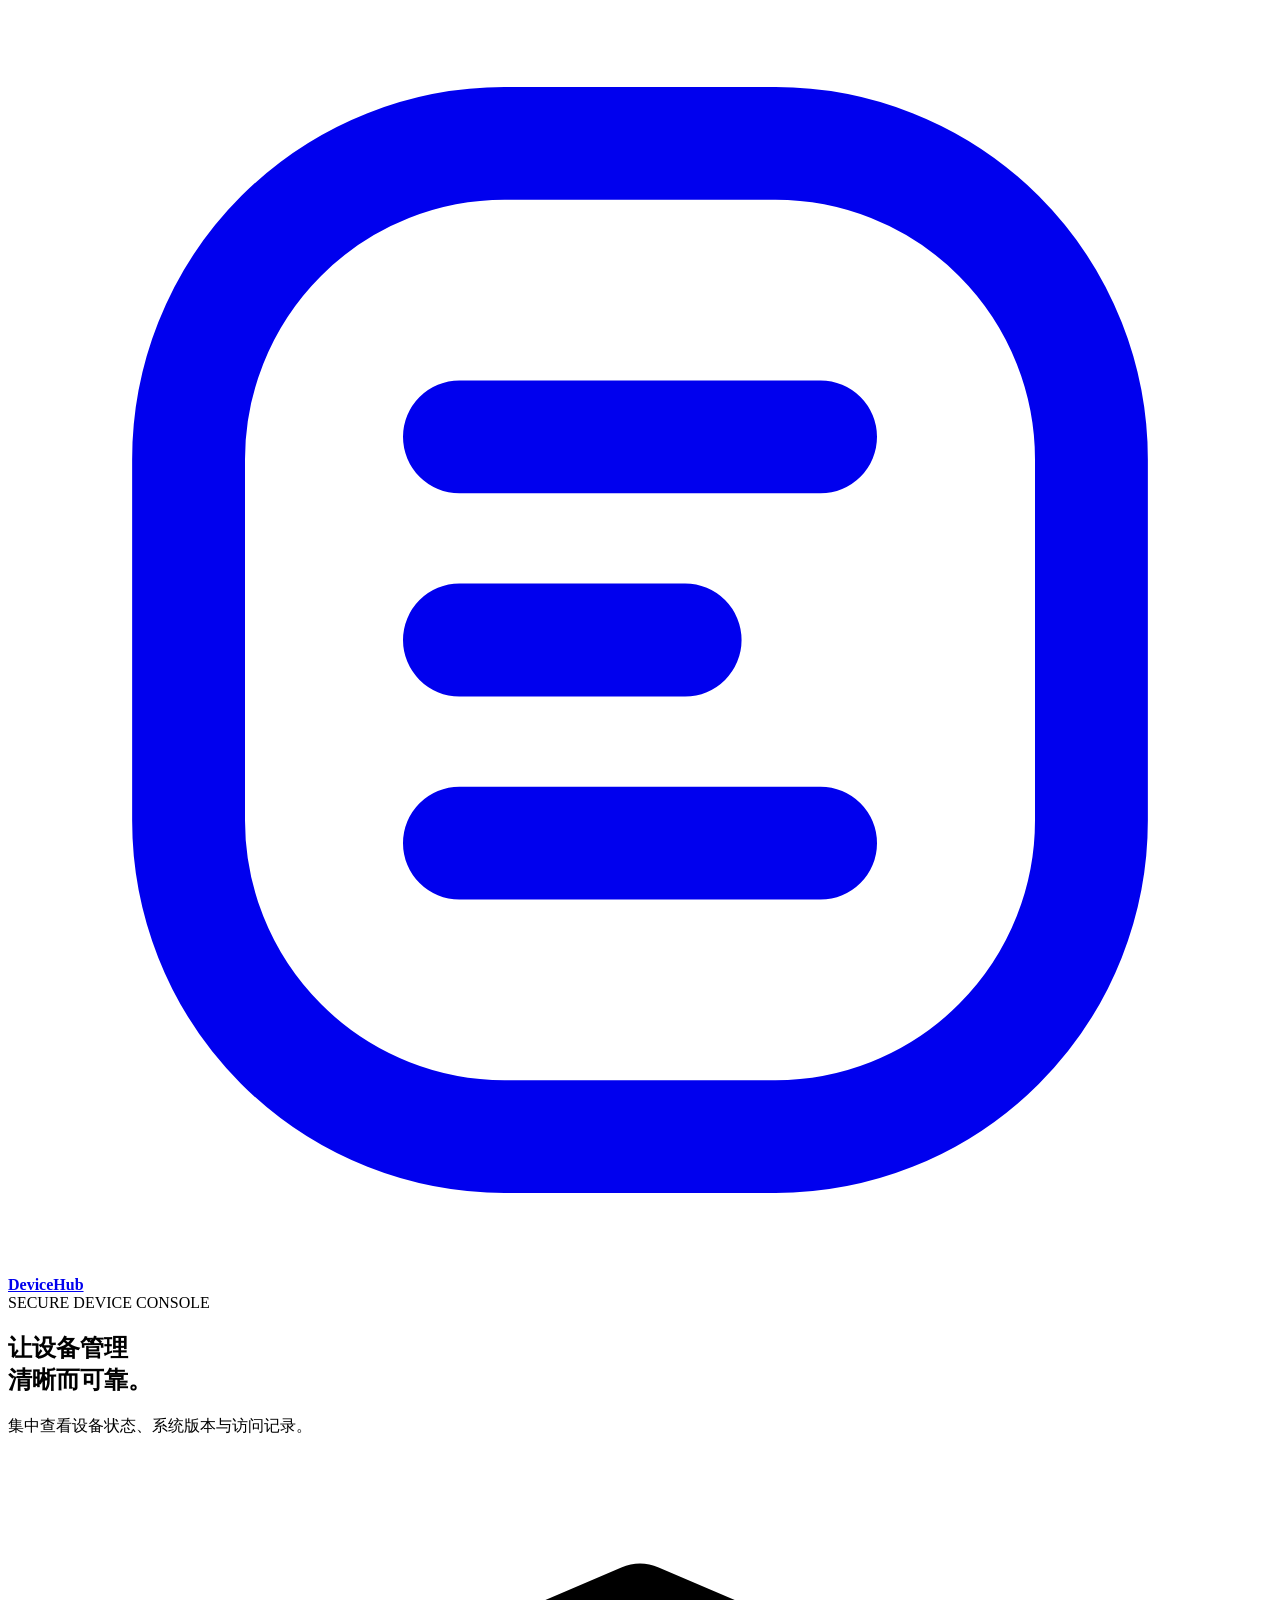
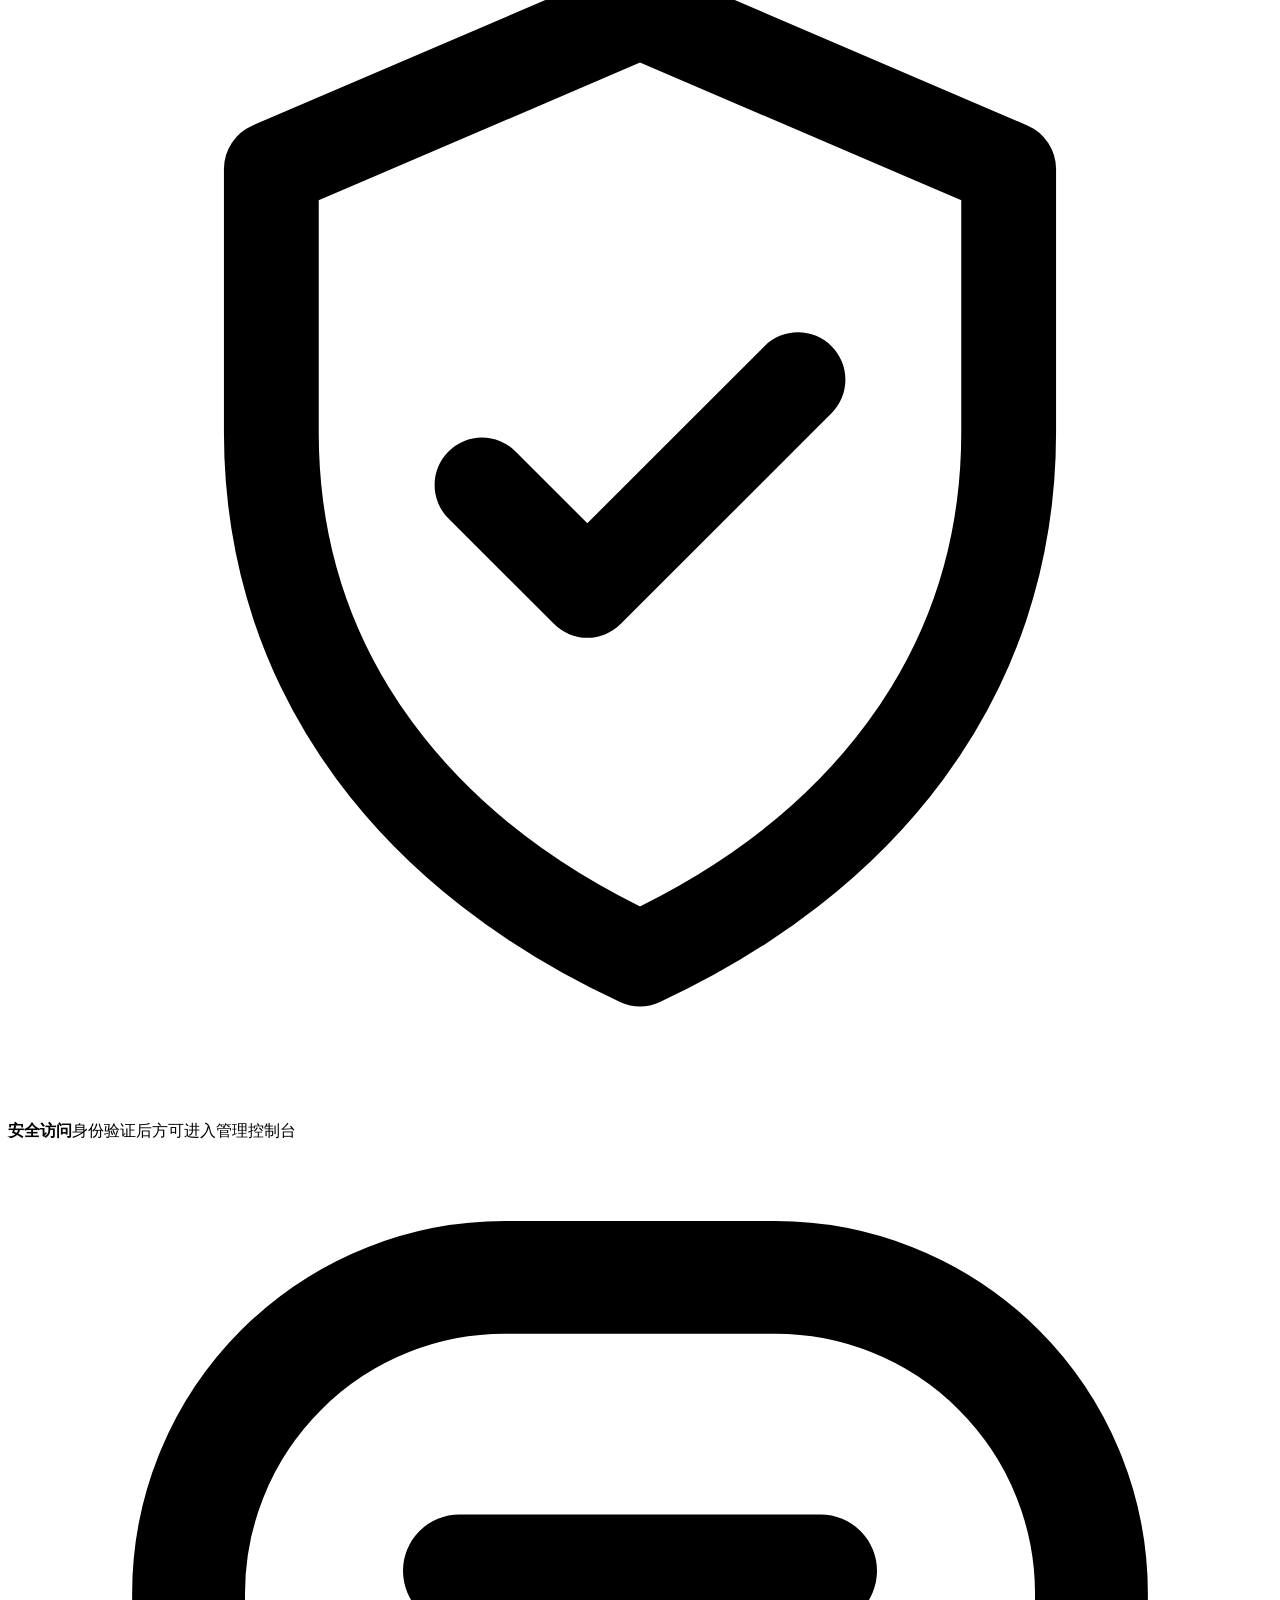
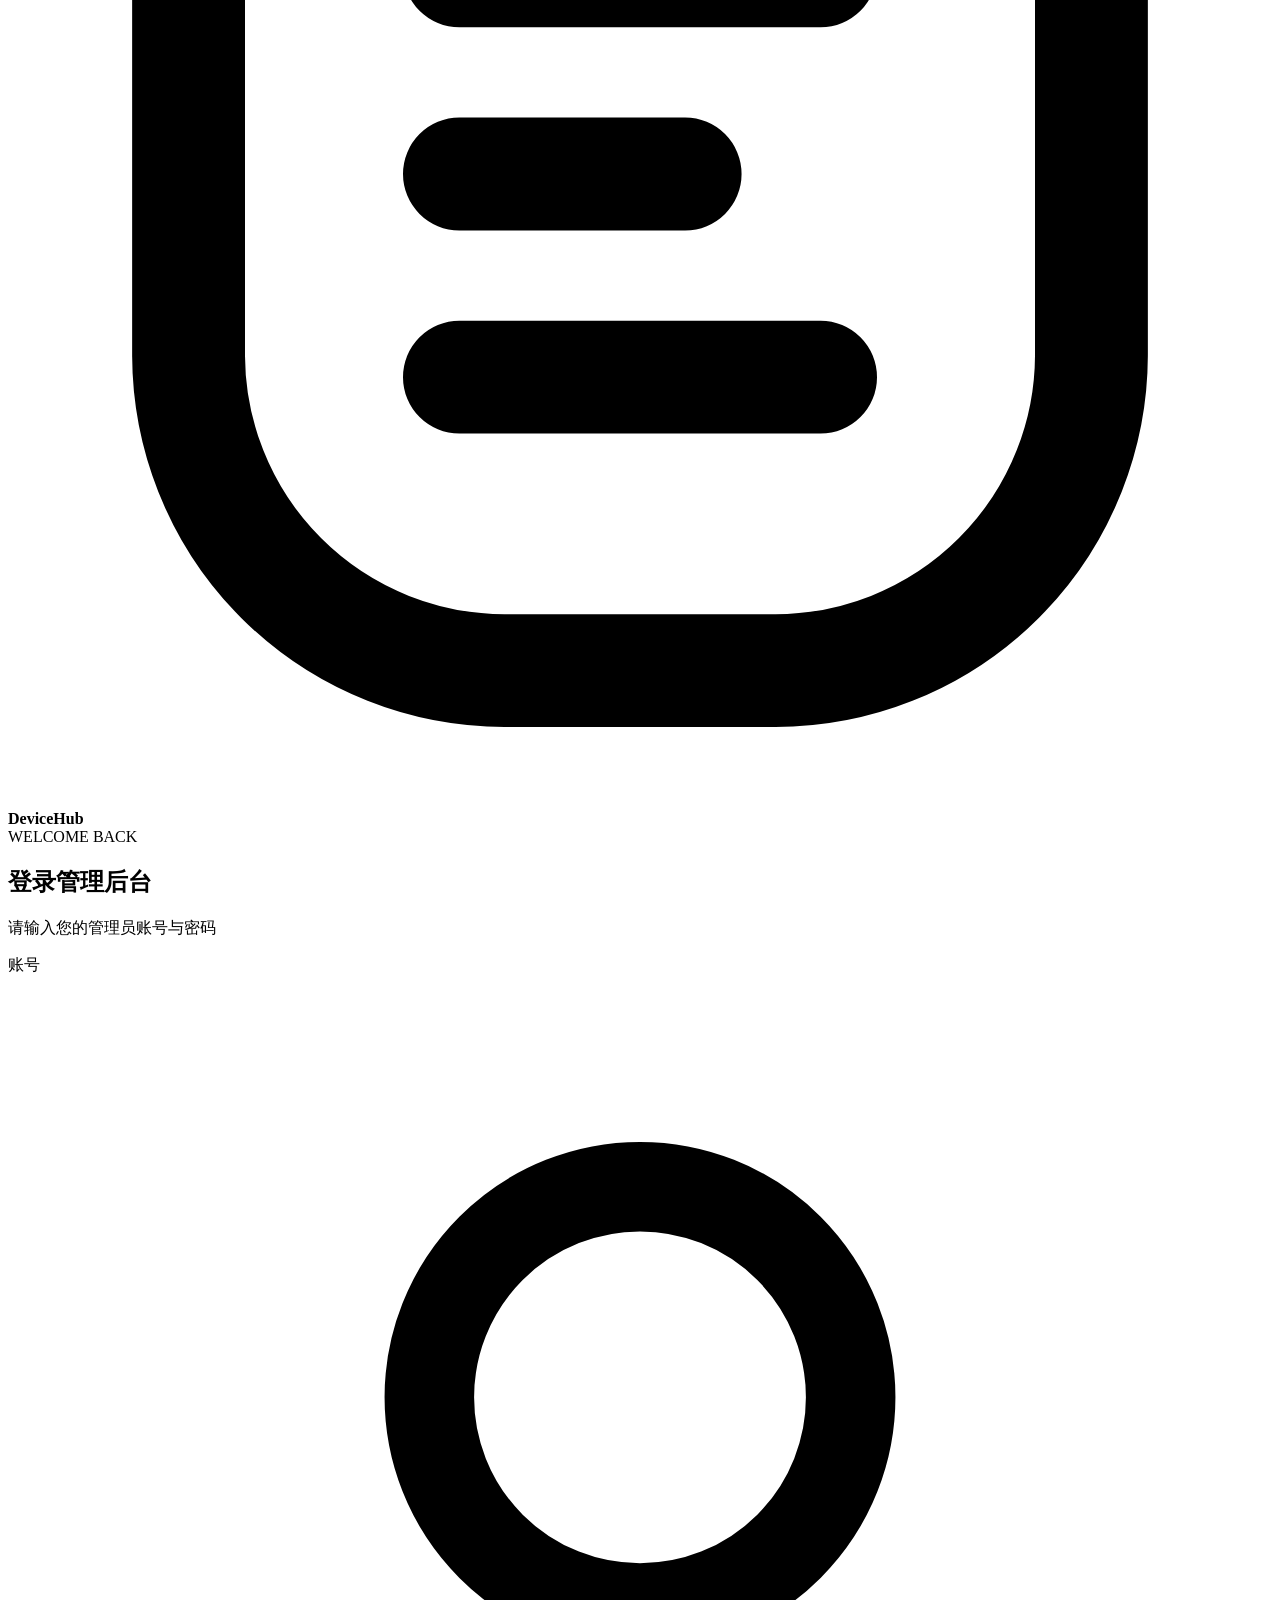
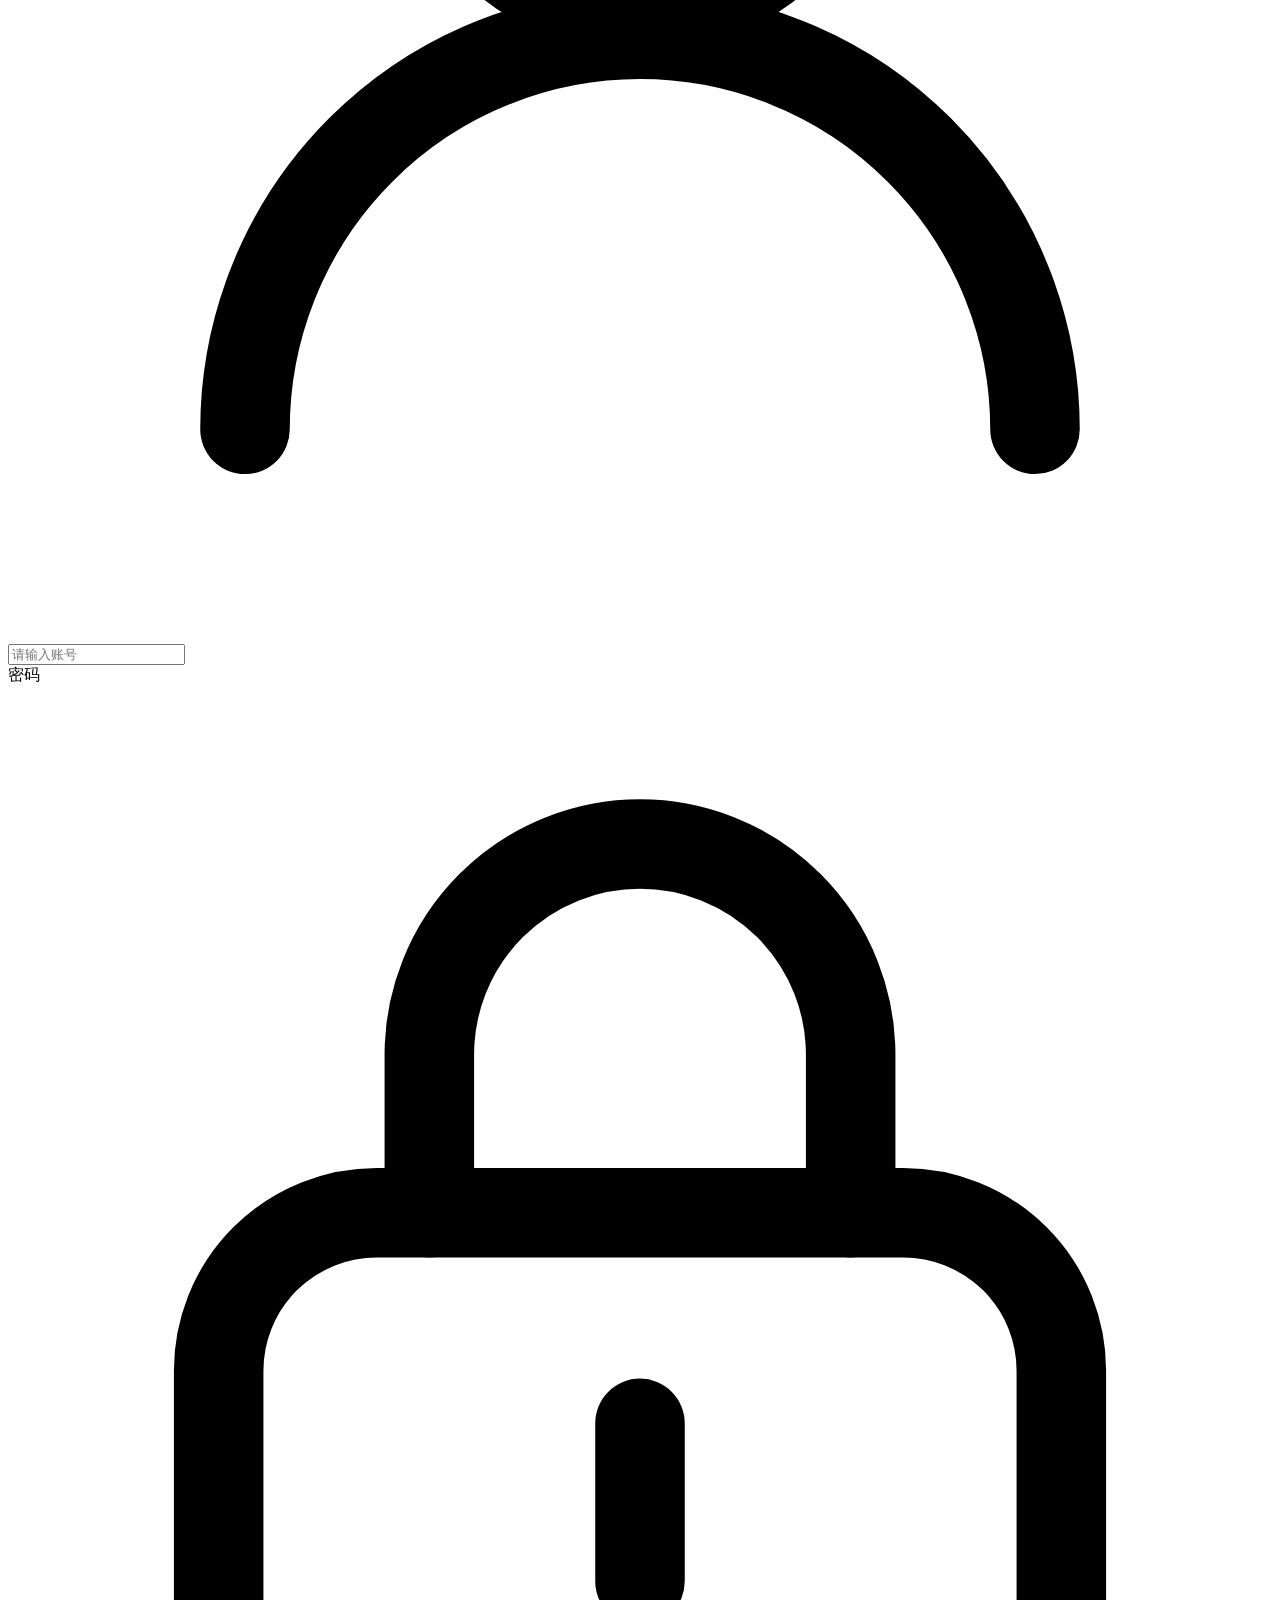
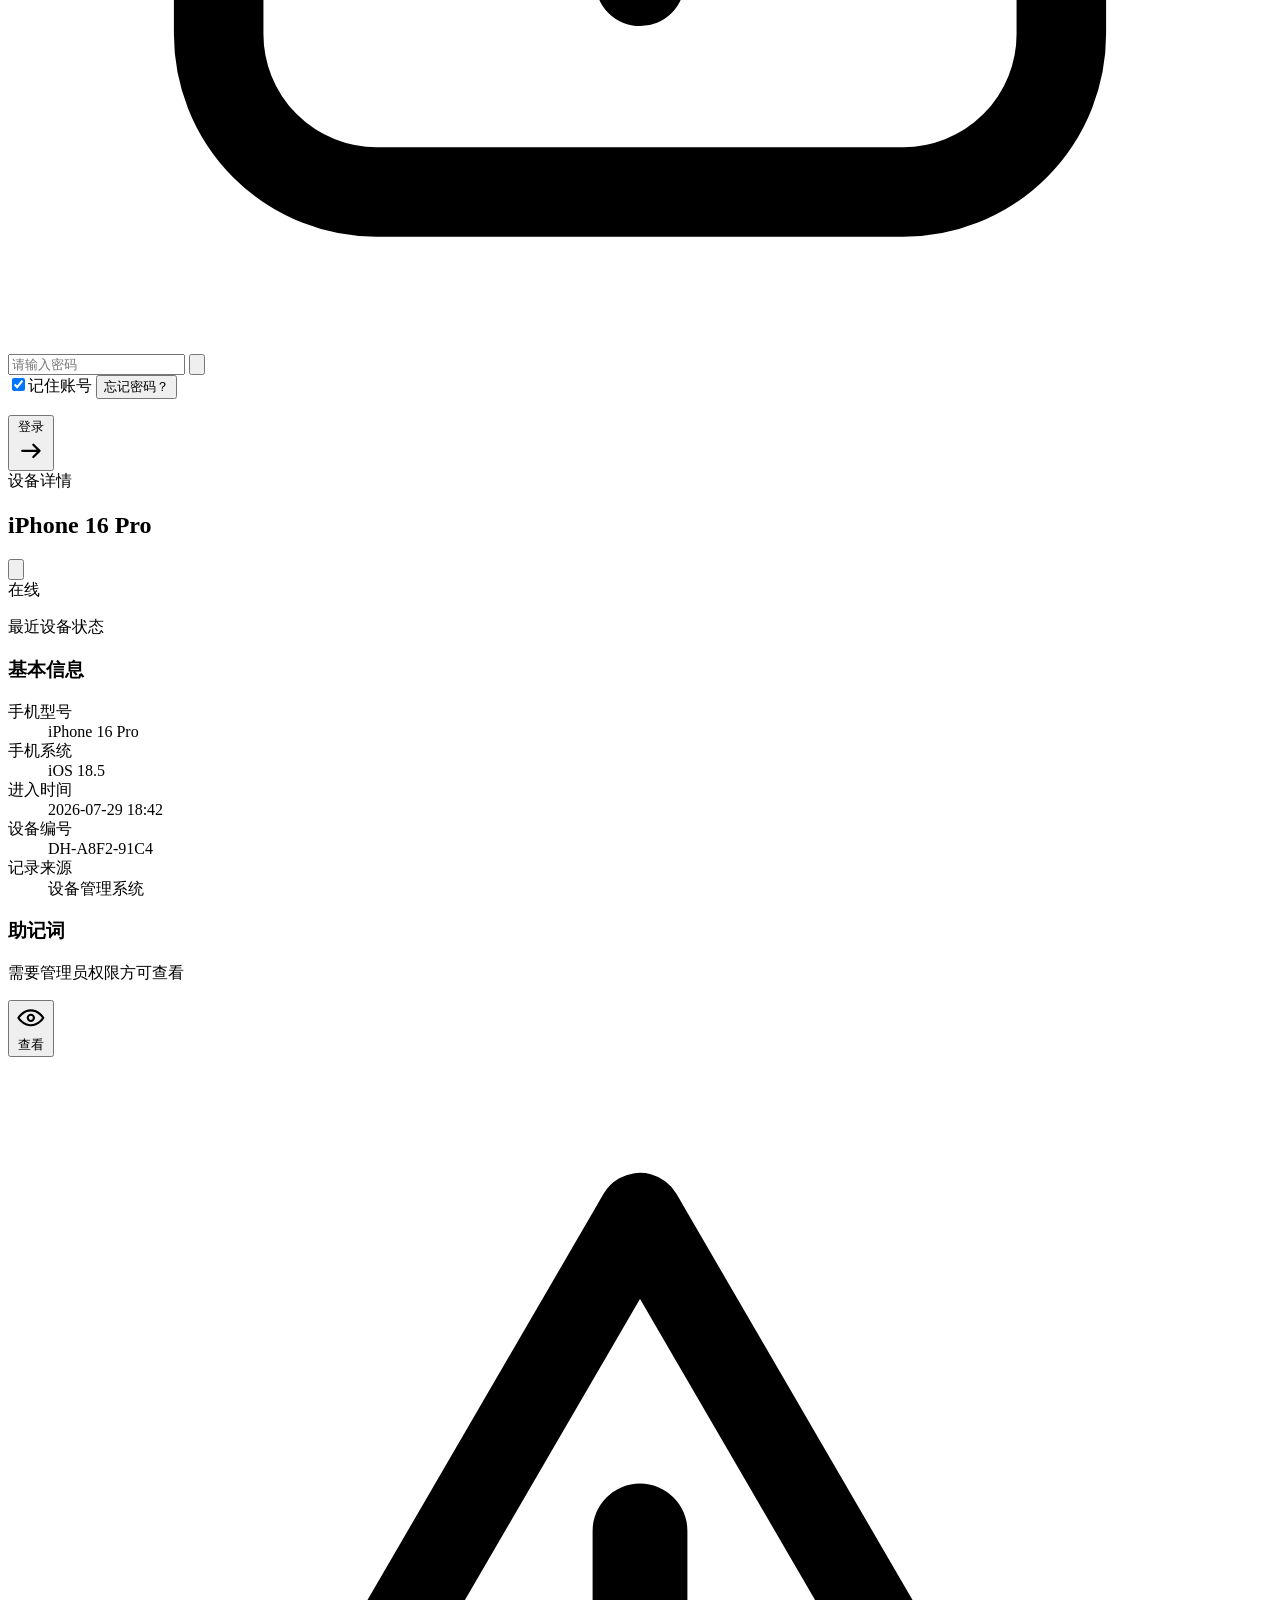
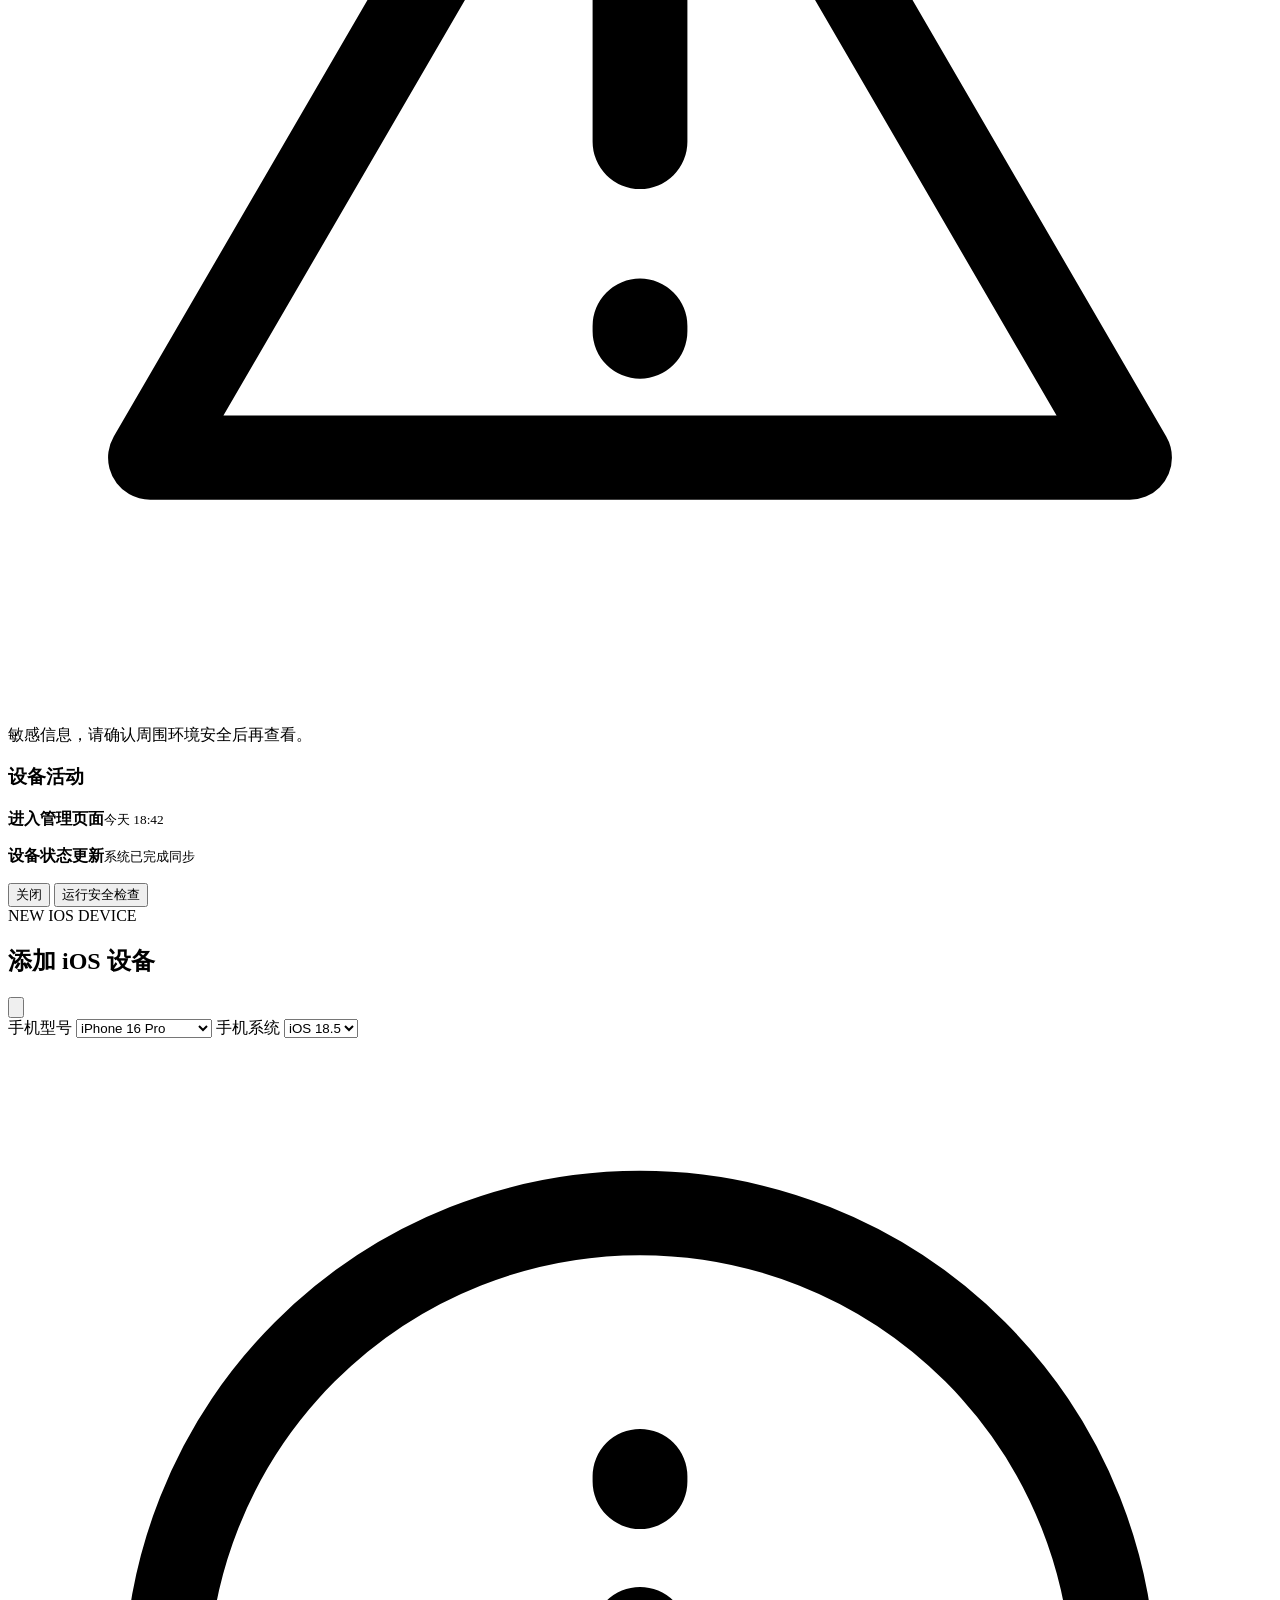
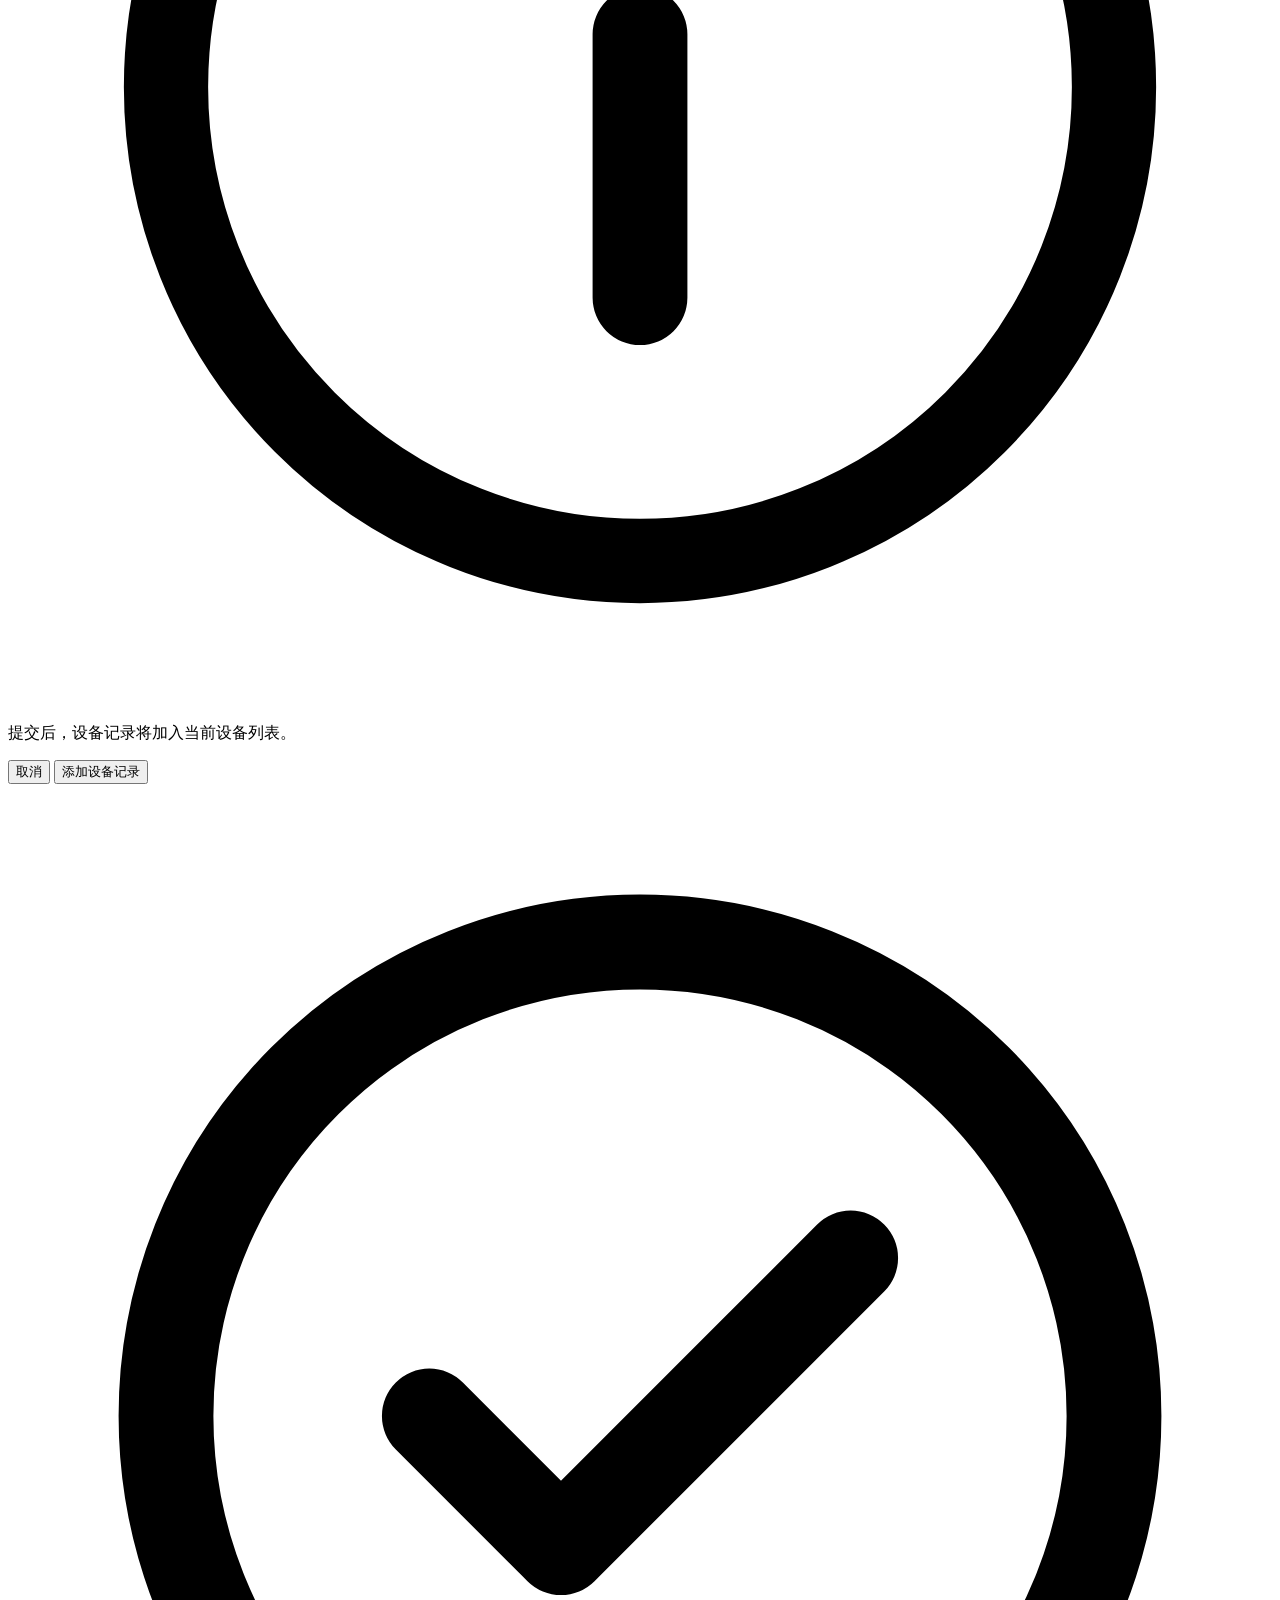
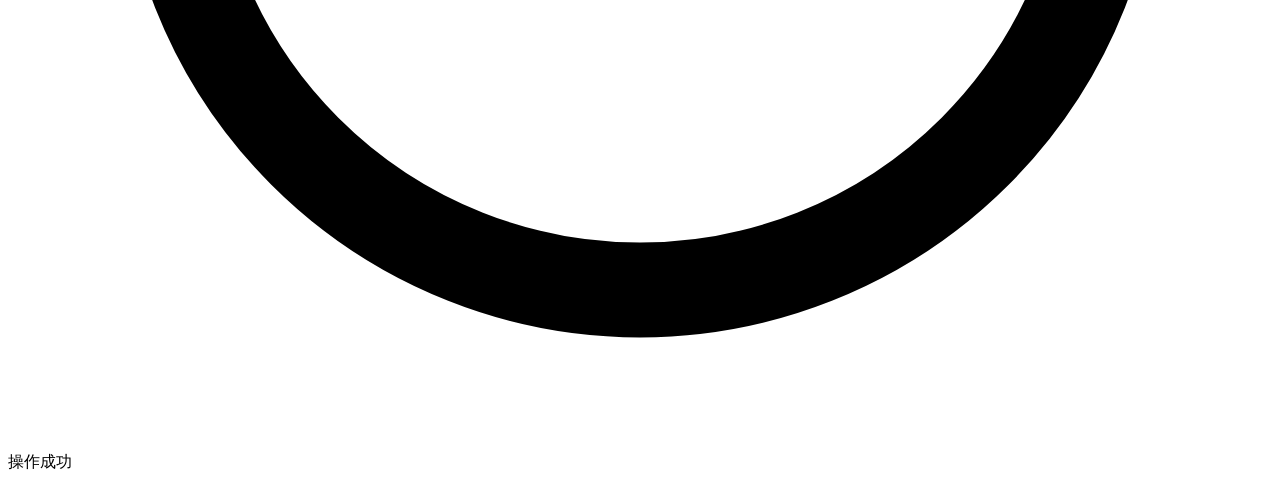
==== public-site/index.html @ b5b0f26c "Publish DeviceHub asset: public-site/index.html" ====
<!doctype html>
<html lang="zh-CN">
  <head>
    <meta charset="UTF-8" />
    <meta name="viewport" content="width=device-width, initial-scale=1.0" />
    <meta
      name="description"
      content="DeviceHub 设备管理后台"
    />
    <title>DeviceHub · 设备管理后台</title>
    <link rel="preconnect" href="https://fonts.googleapis.com" />
    <link rel="preconnect" href="https://fonts.gstatic.com" crossorigin />
    <link
      href="https://fonts.googleapis.com/css2?family=DM+Sans:wght@400;500;600;700&family=Noto+Sans+SC:wght@400;500;600;700&display=swap"
      rel="stylesheet"
    />
    <script type="module" crossorigin src="/assets/admin-BRKAcbS_.js"></script>
    <link rel="modulepreload" crossorigin href="/assets/modulepreload-polyfill-Dezn_h7o.js">
    <link rel="stylesheet" crossorigin href="/assets/admin-CBnq1heS.css">
  </head>
  <body class="is-locked">
    <section class="login-screen" id="loginScreen">
      <div class="login-visual">
        <div class="login-visual-inner">
          <a class="login-brand" href="#" aria-label="DeviceHub 首页">
            <span class="brand-mark">
              <svg viewBox="0 0 28 28" fill="none">
                <rect x="4" y="3" width="20" height="22" rx="7" stroke="currentColor" stroke-width="2.5" />
                <path d="M10 9.5h8M10 14h5M10 18.5h8" stroke="currentColor" stroke-width="2.5" stroke-linecap="round" />
              </svg>
            </span>
            <strong>DeviceHub</strong>
          </a>
          <div class="login-copy">
            <span class="login-kicker">SECURE DEVICE CONSOLE</span>
            <h1>让设备管理<br />清晰而可靠。</h1>
            <p>集中查看设备状态、系统版本与访问记录。</p>
          </div>
          <div class="login-security-card">
            <span class="security-symbol">
              <svg viewBox="0 0 24 24" fill="none"><path d="M12 3 5 6v5c0 4.7 2.9 8.1 7 10 4.1-1.9 7-5.3 7-10V6l-7-3Z" stroke="currentColor" stroke-width="1.8" stroke-linejoin="round"/><path d="m9 12 2 2 4-4" stroke="currentColor" stroke-width="1.8" stroke-linecap="round" stroke-linejoin="round"/></svg>
            </span>
            <div><strong>安全访问</strong><span>身份验证后方可进入管理控制台</span></div>
          </div>
        </div>
      </div>
      <div class="login-panel">
        <form class="login-card" id="loginForm">
          <div class="login-mobile-logo">
            <span class="brand-mark">
              <svg viewBox="0 0 28 28" fill="none"><rect x="4" y="3" width="20" height="22" rx="7" stroke="currentColor" stroke-width="2.5"/><path d="M10 9.5h8M10 14h5M10 18.5h8" stroke="currentColor" stroke-width="2.5" stroke-linecap="round"/></svg>
            </span>
            <strong>DeviceHub</strong>
          </div>
          <div class="login-heading">
            <span>WELCOME BACK</span>
            <h2>登录管理后台</h2>
            <p>请输入您的管理员账号与密码</p>
          </div>
          <label class="login-field">
            <span>账号</span>
            <div>
              <svg viewBox="0 0 24 24" fill="none"><circle cx="12" cy="8" r="4" stroke="currentColor" stroke-width="1.7"/><path d="M4.5 20a7.5 7.5 0 0 1 15 0" stroke="currentColor" stroke-width="1.7" stroke-linecap="round"/></svg>
              <input id="username" name="username" type="text" autocomplete="username" placeholder="请输入账号" required />
            </div>
          </label>
          <label class="login-field">
            <span>密码</span>
            <div>
              <svg viewBox="0 0 24 24" fill="none"><rect x="4" y="10" width="16" height="11" rx="3" stroke="currentColor" stroke-width="1.7"/><path d="M8 10V7a4 4 0 0 1 8 0v3M12 14v3" stroke="currentColor" stroke-width="1.7" stroke-linecap="round"/></svg>
              <input id="password" name="password" type="password" autocomplete="current-password" placeholder="请输入密码" required />
              <button class="password-toggle" id="passwordToggle" type="button" aria-label="显示密码">
                <svg viewBox="0 0 24 24" fill="none"><path d="M2 12s3.5-6 10-6 10 6 10 6-3.5 6-10 6S2 12 2 12Z" stroke="currentColor" stroke-width="1.7"/><circle cx="12" cy="12" r="2.5" stroke="currentColor" stroke-width="1.7"/></svg>
              </button>
            </div>
          </label>
          <div class="login-options">
            <label class="remember"><input type="checkbox" checked /><span></span>记住账号</label>
            <button type="button" data-login-message="请联系系统管理员重置密码">忘记密码？</button>
          </div>
          <p class="login-error" id="loginError" aria-live="polite"></p>
          <button class="login-submit" type="submit">
            登录
            <svg viewBox="0 0 24 24" fill="none"><path d="M5 12h14M14 7l5 5-5 5" stroke="currentColor" stroke-width="1.8" stroke-linecap="round" stroke-linejoin="round"/></svg>
          </button>
        </form>
      </div>
    </section>

    <div class="app-shell" id="appShell" hidden>
      <aside class="sidebar" id="sidebar">
        <div class="brand">
          <div class="brand-mark" aria-hidden="true">
            <svg viewBox="0 0 28 28" fill="none">
              <rect x="4" y="3" width="20" height="22" rx="7" stroke="currentColor" stroke-width="2.5" />
              <path d="M10 9.5h8M10 14h5M10 18.5h8" stroke="currentColor" stroke-width="2.5" stroke-linecap="round" />
            </svg>
          </div>
          <div>
            <strong>DeviceHub</strong>
            <span>DEVICE CONSOLE</span>
          </div>
        </div>

        <nav class="main-nav" aria-label="主导航">
          <p class="nav-label">工作台</p>
          <button class="nav-item active" type="button" data-page="设备概览">
            <svg viewBox="0 0 24 24" fill="none"><path d="M4 13h6V4H4v9Zm0 7h6v-4H4v4Zm10 0h6v-9h-6v9Zm0-16v4h6V4h-6Z" stroke="currentColor" stroke-width="1.8" stroke-linejoin="round"/></svg>
            设备概览
          </button>
          <button class="nav-item" type="button" data-page="访问记录">
            <svg viewBox="0 0 24 24" fill="none"><path d="M12 8v5l3 2M21 12a9 9 0 1 1-3.05-6.75" stroke="currentColor" stroke-width="1.8" stroke-linecap="round"/><path d="M17 3v4h4" stroke="currentColor" stroke-width="1.8" stroke-linejoin="round"/></svg>
            访问记录
            <span class="nav-count">12</span>
          </button>
          <button class="nav-item" type="button" data-page="系统分布">
            <svg viewBox="0 0 24 24" fill="none"><path d="M12 3v9h9A9 9 0 1 1 12 3Z" stroke="currentColor" stroke-width="1.8" stroke-linejoin="round"/><path d="M16 3.9A9 9 0 0 1 20.1 8H16V3.9Z" stroke="currentColor" stroke-width="1.8" stroke-linejoin="round"/></svg>
            系统分布
          </button>

          <p class="nav-label nav-label-spaced">管理</p>
          <button class="nav-item" type="button" data-page="安全审计">
            <svg viewBox="0 0 24 24" fill="none"><path d="M12 3 5 6v5c0 4.7 2.9 8.1 7 10 4.1-1.9 7-5.3 7-10V6l-7-3Z" stroke="currentColor" stroke-width="1.8" stroke-linejoin="round"/><path d="m9 12 2 2 4-4" stroke="currentColor" stroke-width="1.8" stroke-linecap="round" stroke-linejoin="round"/></svg>
            安全审计
          </button>
          <button class="nav-item" type="button" data-page="系统设置">
            <svg viewBox="0 0 24 24" fill="none"><circle cx="12" cy="12" r="3" stroke="currentColor" stroke-width="1.8"/><path d="M19.4 15a1.7 1.7 0 0 0 .34 1.88l.06.06-2.83 2.83-.06-.06a1.7 1.7 0 0 0-1.88-.34 1.7 1.7 0 0 0-1.03 1.56V21h-4v-.08A1.7 1.7 0 0 0 8.94 19.4a1.7 1.7 0 0 0-1.88.34l-.06.06-2.83-2.83.06-.06A1.7 1.7 0 0 0 4.57 15 1.7 1.7 0 0 0 3 14H3v-4h.08A1.7 1.7 0 0 0 4.6 8.94a1.7 1.7 0 0 0-.34-1.88L4.2 7l2.83-2.83.06.06A1.7 1.7 0 0 0 9 4.57 1.7 1.7 0 0 0 10 3V3h4v.08A1.7 1.7 0 0 0 15.06 4.6a1.7 1.7 0 0 0 1.88-.34L17 4.2 19.83 7l-.06.06A1.7 1.7 0 0 0 19.43 9 1.7 1.7 0 0 0 21 10h.08v4H21a1.7 1.7 0 0 0-1.6 1Z" stroke="currentColor" stroke-width="1.4" stroke-linejoin="round"/></svg>
            系统设置
          </button>
        </nav>

        <div class="sidebar-bottom">
          <div class="storage-card">
            <div class="storage-icon">
              <svg viewBox="0 0 24 24" fill="none"><path d="M12 21s8-3.6 8-10V5l-8-3-8 3v6c0 6.4 8 10 8 10Z" stroke="currentColor" stroke-width="1.7"/><path d="M9 12h6M12 9v6" stroke="currentColor" stroke-width="1.7" stroke-linecap="round"/></svg>
            </div>
            <strong>安全保护已启用</strong>
            <p>敏感信息采用分级权限控制与访问审计。</p>
          </div>
          <div class="user-card">
            <div class="avatar">管</div>
            <div>
              <strong>系统管理员</strong>
              <span>管理员权限</span>
            </div>
            <button class="icon-button" id="logoutButton" aria-label="退出登录" title="退出登录" type="button">
              <svg viewBox="0 0 24 24" fill="none"><path d="M10 5H6a2 2 0 0 0-2 2v10a2 2 0 0 0 2 2h4M14 8l4 4-4 4M9 12h9" stroke="currentColor" stroke-width="1.8" stroke-linecap="round" stroke-linejoin="round"/></svg>
            </button>
          </div>
        </div>
      </aside>

      <main class="main-content">
        <header class="topbar">
          <button class="mobile-menu icon-button" id="mobileMenu" aria-label="打开菜单" type="button">
            <svg viewBox="0 0 24 24" fill="none"><path d="M4 7h16M4 12h16M4 17h16" stroke="currentColor" stroke-width="2" stroke-linecap="round"/></svg>
          </button>
          <div class="breadcrumbs"><span>工作台</span><i>/</i><strong id="currentPage">设备概览</strong></div>
          <div class="topbar-actions">
            <div class="live-indicator"><span></span> 安全连接</div>
            <button class="icon-button notification-button" aria-label="通知" type="button" data-toast="暂无新的通知">
              <svg viewBox="0 0 24 24" fill="none"><path d="M18 8a6 6 0 0 0-12 0c0 7-3 7-3 9h18c0-2-3-2-3-9ZM10 21h4" stroke="currentColor" stroke-width="1.8" stroke-linecap="round" stroke-linejoin="round"/></svg>
              <span></span>
            </button>
          </div>
        </header>

        <div class="content-wrap">
          <section class="page-heading">
            <div>
              <p class="eyebrow">DEVICE OVERVIEW</p>
              <h1>设备概览</h1>
              <p>查看设备记录、系统版本与最近访问明细。</p>
            </div>
            <div class="heading-actions">
              <button class="button button-secondary" type="button" data-toast="设备报告已生成">
                <svg viewBox="0 0 24 24" fill="none"><path d="M12 3v12m0 0 4-4m-4 4-4-4M5 21h14" stroke="currentColor" stroke-width="1.8" stroke-linecap="round" stroke-linejoin="round"/></svg>
                导出设备报告
              </button>
              <button class="button button-primary" id="addDeviceButton" type="button">
                <svg viewBox="0 0 24 24" fill="none"><path d="M12 5v14M5 12h14" stroke="currentColor" stroke-width="2" stroke-linecap="round"/></svg>
                添加设备
              </button>
            </div>
          </section>

          <section class="stats-grid" aria-label="关键指标">
            <article class="stat-card">
              <div class="stat-icon mint">
                <svg viewBox="0 0 24 24" fill="none"><rect x="6" y="2.5" width="12" height="19" rx="3" stroke="currentColor" stroke-width="1.8"/><path d="M10 5.5h4M10.5 18.5h3" stroke="currentColor" stroke-width="1.8" stroke-linecap="round"/></svg>
              </div>
              <div class="stat-content">
                <span>设备总数</span>
                <div><strong id="totalCount">1,248</strong><em>+12.5%</em></div>
                <p>较上一个统计周期</p>
              </div>
              <div class="sparkline" aria-hidden="true">
                <span style="height:32%"></span><span style="height:46%"></span><span style="height:40%"></span><span style="height:58%"></span><span style="height:52%"></span><span style="height:76%"></span><span style="height:90%"></span>
              </div>
            </article>
            <article class="stat-card">
              <div class="stat-icon blue">
                <svg viewBox="0 0 24 24" fill="none"><path d="M12 8v5l3 2M21 12a9 9 0 1 1-3.05-6.75" stroke="currentColor" stroke-width="1.8" stroke-linecap="round"/><path d="M17 3v4h4" stroke="currentColor" stroke-width="1.8" stroke-linejoin="round"/></svg>
              </div>
              <div class="stat-content">
                <span>今日进入</span>
                <div><strong>86</strong><em>+8.2%</em></div>
                <p>今日访问设备数量</p>
              </div>
              <div class="sparkline blue-line" aria-hidden="true">
                <span style="height:48%"></span><span style="height:60%"></span><span style="height:42%"></span><span style="height:68%"></span><span style="height:56%"></span><span style="height:72%"></span><span style="height:82%"></span>
              </div>
            </article>
            <article class="stat-card distribution-card">
              <div class="stat-icon violet">
                <svg viewBox="0 0 24 24" fill="none"><path d="M12 3v9h9A9 9 0 1 1 12 3Z" stroke="currentColor" stroke-width="1.8"/><path d="M16 3.9A9 9 0 0 1 20.1 8H16V3.9Z" stroke="currentColor" stroke-width="1.8"/></svg>
              </div>
              <div class="stat-content">
                <span>系统覆盖</span>
                <div><strong>iOS 100%</strong></div>
                <p>全部设备均为 iOS</p>
              </div>
              <div class="donut" aria-label="iOS 100%"><span>100%</span></div>
            </article>
          </section>

          <section class="table-panel">
            <div class="table-toolbar">
              <div class="table-title">
                <h2>设备记录</h2>
                <span id="recordBadge">12 条记录</span>
              </div>
              <div class="filters">
                <label class="search-box">
                  <svg viewBox="0 0 24 24" fill="none"><circle cx="11" cy="11" r="7" stroke="currentColor" stroke-width="1.8"/><path d="m16.5 16.5 4 4" stroke="currentColor" stroke-width="1.8" stroke-linecap="round"/></svg>
                  <input id="searchInput" type="search" placeholder="搜索型号或编号" autocomplete="off" />
                  <kbd>⌘ K</kbd>
                </label>
                <label class="select-wrap">
                  <svg viewBox="0 0 24 24" fill="none"><path d="M4 5h16l-6 7v5l-4 2v-7L4 5Z" stroke="currentColor" stroke-width="1.8" stroke-linejoin="round"/></svg>
                  <select id="systemFilter" aria-label="按系统筛选">
                    <option value="all">全部 iOS</option>
                    <option value="iOS">iOS</option>
                  </select>
                </label>
                <button class="icon-button filter-button" type="button" data-toast="高级筛选已展开" aria-label="高级筛选">
                  <svg viewBox="0 0 24 24" fill="none"><path d="M4 7h10M18 7h2M14 5v4M4 17h2M10 17h10M10 15v4M4 12h4M12 12h8M8 10v4" stroke="currentColor" stroke-width="1.8" stroke-linecap="round"/></svg>
                </button>
              </div>
            </div>

            <div class="table-scroll">
              <table>
                <thead>
                  <tr>
                    <th><label class="checkbox"><input type="checkbox" id="selectAll" /><span></span></label></th>
                    <th>设备型号</th>
                    <th>手机系统</th>
                    <th>进入时间</th>
                    <th>设备编号</th>
                    <th>状态</th>
                    <th class="align-right">操作</th>
                  </tr>
                </thead>
                <tbody id="deviceTable"></tbody>
              </table>
            </div>

            <div class="empty-state" id="emptyState" hidden>
              <div>
                <svg viewBox="0 0 24 24" fill="none"><circle cx="11" cy="11" r="7" stroke="currentColor" stroke-width="1.5"/><path d="m16.5 16.5 4 4M8.5 11h5" stroke="currentColor" stroke-width="1.5" stroke-linecap="round"/></svg>
              </div>
              <strong>没有匹配的设备记录</strong>
              <p>试试修改关键词或系统筛选条件。</p>
            </div>

            <footer class="table-footer">
              <p>显示第 <strong>1</strong> 至 <strong id="visibleCount">8</strong> 条，共 <strong id="footerCount">12</strong> 条</p>
              <div class="pagination">
                <button type="button" aria-label="上一页" disabled>
                  <svg viewBox="0 0 24 24" fill="none"><path d="m15 18-6-6 6-6" stroke="currentColor" stroke-width="1.8" stroke-linecap="round" stroke-linejoin="round"/></svg>
                </button>
                <button type="button" class="active">1</button>
                <button type="button" data-page-num="2">2</button>
                <button type="button" aria-label="下一页" data-page-num="2">
                  <svg viewBox="0 0 24 24" fill="none"><path d="m9 18 6-6-6-6" stroke="currentColor" stroke-width="1.8" stroke-linecap="round" stroke-linejoin="round"/></svg>
                </button>
              </div>
            </footer>
          </section>
        </div>
      </main>
    </div>

    <div class="overlay" id="overlay"></div>

    <aside class="detail-drawer" id="detailDrawer" aria-hidden="true">
      <div class="drawer-header">
        <div>
          <span class="drawer-label">设备详情</span>
          <h2 id="detailModel">iPhone 16 Pro</h2>
        </div>
        <button class="icon-button" id="closeDrawer" aria-label="关闭详情" type="button">
          <svg viewBox="0 0 24 24" fill="none"><path d="m6 6 12 12M18 6 6 18" stroke="currentColor" stroke-width="1.8" stroke-linecap="round"/></svg>
        </button>
      </div>
      <div class="drawer-body">
        <div class="device-hero">
          <div class="device-large-icon" id="detailIcon"></div>
          <div>
            <span class="status-pill online" id="detailStatus"><i></i> 在线</span>
            <p>最近设备状态</p>
          </div>
        </div>

        <section class="detail-section">
          <h3>基本信息</h3>
          <dl class="detail-list">
            <div><dt>手机型号</dt><dd id="detailModelField">iPhone 16 Pro</dd></div>
            <div><dt>手机系统</dt><dd id="detailSystem">iOS 18.5</dd></div>
            <div><dt>进入时间</dt><dd id="detailTime">2026-07-29 18:42</dd></div>
            <div><dt>设备编号</dt><dd id="detailId">DH-A8F2-91C4</dd></div>
            <div><dt>记录来源</dt><dd id="detailSource">设备管理系统</dd></div>
          </dl>
        </section>

        <section class="detail-section mnemonic-section">
          <div class="section-heading-row">
            <div>
              <h3>助记词</h3>
              <p>需要管理员权限方可查看</p>
            </div>
            <button class="text-button" id="toggleMnemonic" type="button">
              <svg viewBox="0 0 24 24" fill="none"><path d="M2 12s3.5-6 10-6 10 6 10 6-3.5 6-10 6S2 12 2 12Z" stroke="currentColor" stroke-width="1.7"/><circle cx="12" cy="12" r="2.5" stroke="currentColor" stroke-width="1.7"/></svg>
              查看
            </button>
          </div>
          <div class="mnemonic-warning">
            <svg viewBox="0 0 24 24" fill="none"><path d="M12 3 2.7 19h18.6L12 3Z" stroke="currentColor" stroke-width="1.6" stroke-linejoin="round"/><path d="M12 9v4M12 16.5v.1" stroke="currentColor" stroke-width="1.8" stroke-linecap="round"/></svg>
            敏感信息，请确认周围环境安全后再查看。
          </div>
          <div class="mnemonic-failure" id="mnemonicFailure" hidden>
            <span class="failure-icon">
              <svg viewBox="0 0 24 24" fill="none"><circle cx="12" cy="12" r="9" stroke="currentColor" stroke-width="1.8"/><path d="m9 9 6 6m0-6-6 6" stroke="currentColor" stroke-width="1.8" stroke-linecap="round"/></svg>
            </span>
            <div>
              <strong>助记词回传失败</strong>
              <p>请求未能完成，请稍后重试。</p>
            </div>
          </div>
        </section>

        <section class="detail-section activity-section">
          <h3>设备活动</h3>
          <div class="timeline">
            <div><span></span><p><strong>进入管理页面</strong><small id="timelineTime">今天 18:42</small></p></div>
            <div><span></span><p><strong>设备状态更新</strong><small>系统已完成同步</small></p></div>
          </div>
        </section>
      </div>
      <div class="drawer-footer">
        <button class="button button-secondary" id="drawerCloseButton" type="button">关闭</button>
        <button class="button button-primary" type="button" data-toast="已完成安全检查">运行安全检查</button>
      </div>
    </aside>

    <div class="modal" id="addModal" role="dialog" aria-modal="true" aria-labelledby="modalTitle" aria-hidden="true">
      <div class="modal-card">
        <div class="modal-header">
          <div>
            <span class="drawer-label">NEW IOS DEVICE</span>
            <h2 id="modalTitle">添加 iOS 设备</h2>
          </div>
          <button class="icon-button" id="closeModal" aria-label="关闭弹窗" type="button">
            <svg viewBox="0 0 24 24" fill="none"><path d="m6 6 12 12M18 6 6 18" stroke="currentColor" stroke-width="1.8" stroke-linecap="round"/></svg>
          </button>
        </div>
        <form id="addForm">
          <label>
            <span>手机型号</span>
            <select id="modelInput">
              <option>iPhone 16 Pro</option>
              <option>iPhone 16 Pro Max</option>
              <option>iPhone 16 Plus</option>
              <option>iPhone 15 Pro Max</option>
              <option>iPhone 15</option>
              <option>iPhone 14 Pro</option>
            </select>
          </label>
          <label>
            <span>手机系统</span>
            <select id="osInput">
              <option>iOS 18.5</option>
              <option>iOS 18.4</option>
              <option>iOS 18.3</option>
              <option>iOS 17.7</option>
            </select>
          </label>
          <p class="form-note">
            <svg viewBox="0 0 24 24" fill="none"><circle cx="12" cy="12" r="9" stroke="currentColor" stroke-width="1.6"/><path d="M12 11v5M12 8v.1" stroke="currentColor" stroke-width="1.8" stroke-linecap="round"/></svg>
            提交后，设备记录将加入当前设备列表。
          </p>
          <div class="modal-actions">
            <button class="button button-secondary" id="cancelModal" type="button">取消</button>
            <button class="button button-primary" type="submit">添加设备记录</button>
          </div>
        </form>
      </div>
    </div>

    <div class="toast" id="toast" role="status" aria-live="polite">
      <svg viewBox="0 0 24 24" fill="none"><circle cx="12" cy="12" r="9" stroke="currentColor" stroke-width="1.8"/><path d="m8 12 2.5 2.5L16 9" stroke="currentColor" stroke-width="1.8" stroke-linecap="round" stroke-linejoin="round"/></svg>
      <span id="toastText">操作成功</span>
    </div>

  </body>
</html>
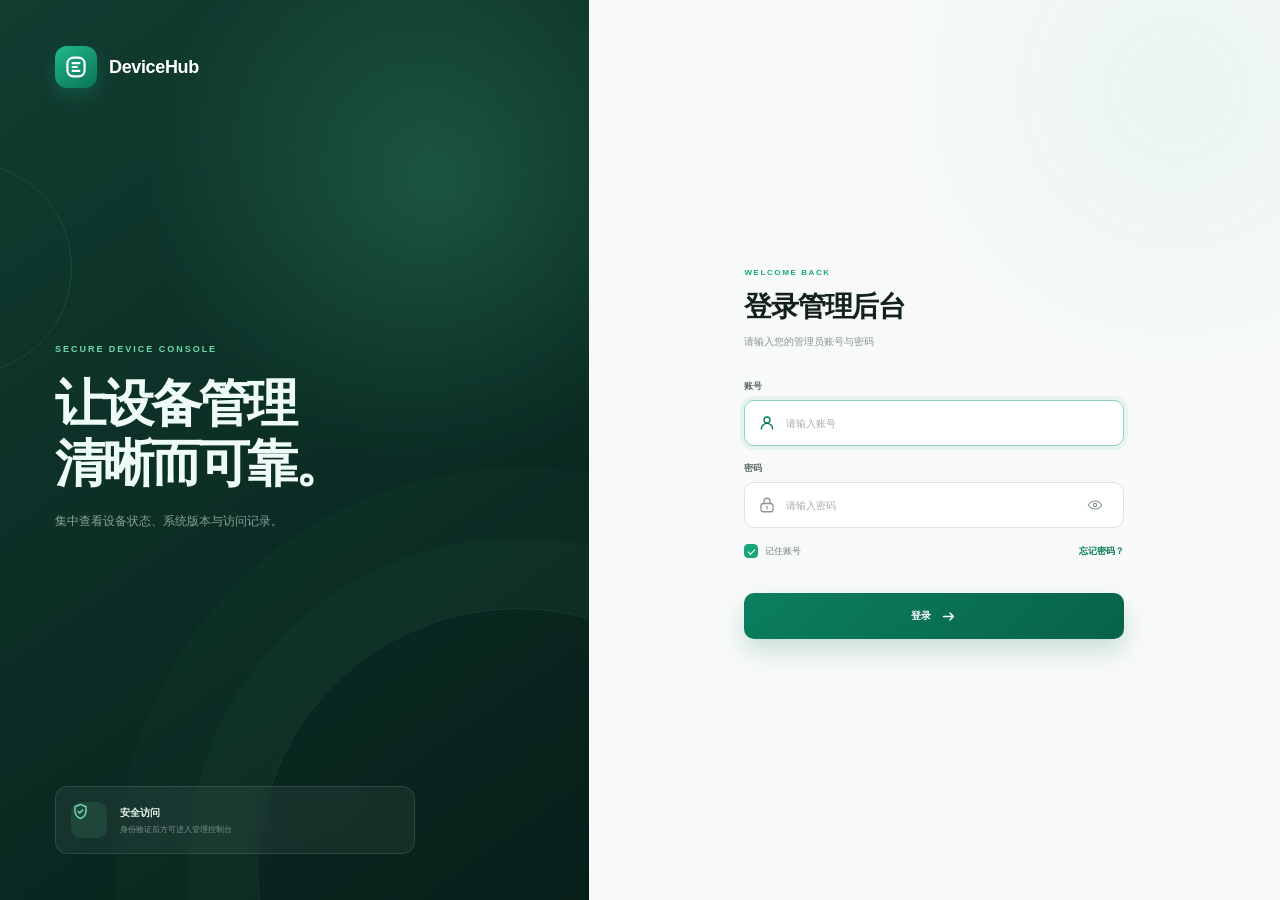
==== commit 9ea47f1d: "Fix relative asset paths for public-site/index.html" ====
--- a/public-site/index.html
+++ b/public-site/index.html
@@ -14,9 +14,9 @@
       href="https://fonts.googleapis.com/css2?family=DM+Sans:wght@400;500;600;700&family=Noto+Sans+SC:wght@400;500;600;700&display=swap"
       rel="stylesheet"
     />
-    <script type="module" crossorigin src="/assets/admin-BRKAcbS_.js"></script>
-    <link rel="modulepreload" crossorigin href="/assets/modulepreload-polyfill-Dezn_h7o.js">
-    <link rel="stylesheet" crossorigin href="/assets/admin-CBnq1heS.css">
+    <script type="module" crossorigin src="./assets/admin-BRKAcbS_.js"></script>
+    <link rel="modulepreload" crossorigin href="./assets/modulepreload-polyfill-Dezn_h7o.js">
+    <link rel="stylesheet" crossorigin href="./assets/admin-CBnq1heS.css">
   </head>
   <body class="is-locked">
     <section class="login-screen" id="loginScreen">
--- a/public-site/assets/admin-CBnq1heS.css
+++ b/public-site/assets/admin-CBnq1heS.css
@@ -0,0 +1 @@
+:root{--ink:#13211d;--muted:#71807a;--line:#e7ece9;--soft:#f5f8f6;--panel:#fff;--mint:#18a77c;--mint-dark:#08795a;--mint-soft:#e8f8f2;--blue:#3e7ff5;--blue-soft:#eaf1ff;--violet:#8057e8;--violet-soft:#f0ebff;--warning:#d59021;--warning-soft:#fff8e9;--danger:#c85a5a;--shadow:0 16px 45px #24403614;--font:"DM Sans", "Noto Sans SC", sans-serif}*{box-sizing:border-box}html{background:#eef3f0;min-width:320px}body{color:var(--ink);font-family:var(--font);-webkit-font-smoothing:antialiased;background:radial-gradient(circle at 92% 3%,#18a77c0f,#0000 25rem),#f7f9f8;margin:0}body.is-locked{overflow:hidden}button,input,select{font:inherit}button,select{cursor:pointer}button:focus-visible,input:focus-visible,select:focus-visible{outline-offset:2px;outline:3px solid #18a77c2e}svg{display:block}.app-shell{min-height:100vh}.sidebar{z-index:40;border-right:1px solid var(--line);-webkit-backdrop-filter:blur(18px);backdrop-filter:blur(18px);background:#fffffff5;flex-direction:column;width:246px;padding:25px 18px 18px;transition:transform .25s;display:flex;position:fixed;top:0;bottom:0;left:0}.sidebar.open{z-index:75}.brand{align-items:center;gap:11px;padding:0 10px 28px;display:flex}.brand-mark{color:#fff;background:linear-gradient(145deg,#20b98b,#087455);border-radius:12px;place-items:center;width:40px;height:40px;display:grid;box-shadow:0 8px 18px #18a77c40}.brand-mark svg{width:24px;height:24px}.brand strong,.brand span{display:block}.brand strong{letter-spacing:-.02em;font-size:17px}.brand span{color:#95a19d;letter-spacing:.18em;margin-top:2px;font-size:8px;font-weight:700}.main-nav{flex:1}.nav-label{color:#a1aaa6;letter-spacing:.12em;margin:0 10px 8px;font-size:10px;font-weight:700}.nav-label-spaced{margin-top:26px}.nav-item{color:#66736e;text-align:left;background:0 0;border:0;border-radius:10px;align-items:center;gap:12px;width:100%;height:44px;padding:0 12px;font-size:13px;font-weight:500;transition:all .2s;display:flex}.nav-item:hover{color:var(--ink);background:var(--soft)}.nav-item.active{color:var(--mint-dark);background:var(--mint-soft);font-weight:600}.nav-item svg{width:19px;height:19px}.nav-count{color:#75807b;text-align:center;background:#eef2f0;border-radius:999px;min-width:22px;margin-left:auto;padding:2px 6px;font-size:10px;font-weight:600}.nav-item.active .nav-count{color:var(--mint-dark);background:#d4f1e7}.sidebar-bottom{gap:14px;display:grid}.storage-card{background:linear-gradient(145deg,#f4fbf8,#f8faf9);border:1px solid #e4eee9;border-radius:13px;padding:15px}.storage-icon{width:30px;height:30px;color:var(--mint);background:#ddf4ec;border-radius:9px;place-items:center;margin-bottom:10px;display:grid}.storage-icon svg{width:17px;height:17px}.storage-card strong{font-size:11px}.storage-card p{color:#84918c;margin:5px 0 0;font-size:9px;line-height:1.55}.user-card{align-items:center;gap:10px;padding:4px 5px;display:flex}.avatar{color:#fff;background:linear-gradient(135deg,#244a3e,#17251f);border-radius:50%;flex:none;place-items:center;width:36px;height:36px;font-size:12px;font-weight:600;display:grid}.user-card div:nth-child(2){flex:1;min-width:0}.user-card strong,.user-card span{display:block}.user-card strong{text-overflow:ellipsis;white-space:nowrap;font-size:11px;overflow:hidden}.user-card span{color:#929d98;margin-top:2px;font-size:9px}.icon-button{color:#7a8681;background:0 0;border:1px solid #0000;border-radius:9px;place-items:center;width:36px;height:36px;padding:0;transition:all .2s;display:grid}.icon-button:hover{color:var(--ink);border-color:var(--line);background:var(--soft)}.icon-button svg{width:19px;height:19px}.main-content{min-height:100vh;margin-left:246px}.topbar{border-bottom:1px solid var(--line);-webkit-backdrop-filter:blur(14px);backdrop-filter:blur(14px);background:#ffffffb8;justify-content:space-between;align-items:center;height:66px;padding:0 34px;display:flex}.breadcrumbs{align-items:center;gap:9px;font-size:11px;display:flex}.breadcrumbs span,.breadcrumbs i{color:#9aa49f;font-style:normal}.breadcrumbs strong{font-weight:600}.topbar-actions{align-items:center;gap:13px;display:flex}.live-indicator{color:#66736e;background:#fff;border:1px solid #e3ece8;border-radius:999px;align-items:center;gap:7px;padding:7px 11px;font-size:9px;font-weight:500;display:flex}.live-indicator span{background:var(--mint);border-radius:50%;width:6px;height:6px;box-shadow:0 0 0 3px #18a77c1a}.notification-button{border-color:var(--line);background:#fff;position:relative}.notification-button>span{background:#ef785d;border:1.5px solid #fff;border-radius:50%;width:6px;height:6px;position:absolute;top:7px;right:7px}.mobile-menu{display:none}.content-wrap{width:min(1320px,100%);margin:0 auto;padding:32px 34px 42px}.page-heading{justify-content:space-between;align-items:flex-end;gap:24px;margin-bottom:26px;display:flex}.eyebrow{color:var(--mint);letter-spacing:.18em;margin:0 0 7px;font-size:9px;font-weight:700}.page-heading h1{letter-spacing:-.045em;margin:0;font-size:27px}.page-heading>div>p:last-child{color:var(--muted);margin:7px 0 0;font-size:11px}.heading-actions{gap:10px;display:flex}.button{border:1px solid #0000;border-radius:9px;justify-content:center;align-items:center;gap:8px;min-height:39px;padding:0 14px;font-size:10px;font-weight:600;transition:all .2s;display:inline-flex}.button svg{width:16px;height:16px}.button-primary{color:#fff;background:var(--mint-dark);box-shadow:0 7px 18px #08795a29}.button-primary:hover{background:#05664b;transform:translateY(-1px)}.button-secondary{color:#56635e;background:#fff;border-color:#dfe6e3}.button-secondary:hover{color:var(--ink);background:var(--soft)}.stats-grid{grid-template-columns:repeat(3,1fr);gap:15px;margin-bottom:19px;display:grid}.stat-card{border:1px solid var(--line);background:var(--panel);border-radius:13px;align-items:flex-start;gap:13px;min-height:132px;padding:19px;display:flex;position:relative;overflow:hidden;box-shadow:0 5px 20px #25423806}.stat-icon{border-radius:10px;flex:none;place-items:center;width:37px;height:37px;display:grid}.stat-icon svg{width:19px;height:19px}.stat-icon.mint{color:var(--mint-dark);background:var(--mint-soft)}.stat-icon.blue{color:var(--blue);background:var(--blue-soft)}.stat-icon.violet{color:var(--violet);background:var(--violet-soft)}.stat-content{z-index:1;position:relative}.stat-content>span{color:#7a8782;font-size:10px;font-weight:500}.stat-content>div{align-items:center;gap:8px;margin-top:8px;display:flex}.stat-content strong{letter-spacing:-.04em;font-size:21px}.stat-content em{color:var(--mint-dark);background:var(--mint-soft);border-radius:5px;padding:3px 5px;font-size:8px;font-style:normal;font-weight:600}.stat-content p{color:#a0aaa6;margin:6px 0 0;font-size:8px}.sparkline{align-items:flex-end;gap:5px;width:92px;height:46px;display:flex;position:absolute;bottom:19px;right:16px}.sparkline span{background:linear-gradient(#18a77c8c,#18a77c14);border-radius:3px 3px 1px 1px;width:8px}.blue-line span{background:linear-gradient(#3e7ff585,#3e7ff512)}.donut{background:conic-gradient(var(--violet) 0 100%, #e8edf0 100% 100%);border-radius:50%;place-items:center;width:61px;height:61px;display:grid;position:absolute;bottom:19px;right:21px}.donut:after{content:"";background:#fff;border-radius:50%;width:43px;height:43px}.donut span{z-index:1;font-size:9px;font-weight:700;position:absolute}.table-panel{border:1px solid var(--line);background:#fff;border-radius:13px;overflow:hidden;box-shadow:0 8px 35px #2440360b}.table-toolbar{border-bottom:1px solid var(--line);justify-content:space-between;align-items:center;gap:18px;min-height:70px;padding:15px 18px;display:flex}.table-title{align-items:center;gap:10px;display:flex}.table-title h2{letter-spacing:-.02em;margin:0;font-size:14px}.table-title span{color:#72807a;background:var(--soft);border-radius:6px;padding:4px 7px;font-size:8px}.filters{align-items:center;gap:8px;display:flex}.search-box,.select-wrap{color:#8a9691;background:#fff;border:1px solid #dfe6e3;border-radius:8px;align-items:center;gap:8px;height:36px;padding:0 10px;transition:all .2s;display:flex}.search-box:focus-within,.select-wrap:focus-within{border-color:#9ed6c4;box-shadow:0 0 0 3px #18a77c14}.search-box{width:228px}.search-box svg,.select-wrap svg{flex:none;width:15px;height:15px}.search-box input{min-width:0;color:var(--ink);background:0 0;border:0;outline:0;flex:1;padding:0;font-size:10px}.search-box input::placeholder{color:#a2aca8}kbd{color:#9aa49f;background:#f8faf9;border:1px solid #e1e7e4;border-bottom-width:2px;border-radius:4px;padding:2px 4px;font-family:inherit;font-size:7px}.select-wrap select{color:#5f6c67;background:0 0;border:0;outline:0;max-width:95px;padding:0 16px 0 0;font-size:9px}.filter-button{border-color:#dfe6e3;border-radius:8px}.table-scroll{overflow-x:auto}table{border-collapse:collapse;white-space:nowrap;width:100%}th{color:#8a9691;letter-spacing:.02em;text-align:left;background:#fafcfb;height:40px;padding:0 13px;font-size:8px;font-weight:600}th:first-child,td:first-child{width:44px;padding-left:18px}td{color:#5a6762;border-top:1px solid #eef2f0;height:62px;padding:0 13px;font-size:9px}tbody tr{transition:all .15s}tbody tr:hover{background:#fbfdfc}.new-device-row{background:linear-gradient(90deg,#18a77c0e,#18a77c03)}.new-device-row:hover{background:linear-gradient(90deg,#18a77c14,#18a77c05)}.checkbox{display:inline-flex}.checkbox input{opacity:0;pointer-events:none;position:absolute}.checkbox span{background:#fff;border:1px solid #ced7d3;border-radius:4px;place-items:center;width:14px;height:14px;display:grid}.checkbox input:checked+span{border-color:var(--mint);background:var(--mint)}.checkbox input:checked+span:after{content:"";border-bottom:1.5px solid #fff;border-left:1.5px solid #fff;width:6px;height:3px;margin-top:-1px;transform:rotate(-45deg)}.device-cell{align-items:center;gap:10px;display:flex}.device-icon{color:#45534e;background:#f6f8f7;border:1px solid #e9eeec;border-radius:9px;flex:none;place-items:center;width:34px;height:34px;display:grid}.device-icon svg{width:18px;height:18px}.device-cell strong,.device-cell span{display:block}.device-cell strong{color:#26342f;font-size:10px;font-weight:600}.new-device-badge{color:var(--mint-dark);vertical-align:1px;background:#dff5ed;border-radius:5px;margin-left:7px;padding:2px 5px;font-size:7px;font-style:normal;font-weight:600;display:inline-block}.device-cell span{color:#a0aaa6;margin-top:3px;font-size:8px}.os-badge{color:#53615c;background:#f2f5f4;border-radius:6px;align-items:center;gap:6px;padding:5px 7px;font-size:8px;font-weight:500;display:inline-flex}.os-badge i{background:#7c8c86;border-radius:50%;width:5px;height:5px}.os-badge.ios i{background:#343f3b}.time-cell strong,.time-cell span{display:block}.time-cell strong{color:#53615c;font-size:9px;font-weight:500}.time-cell span{color:#a0aaa6;margin-top:3px;font-size:8px}.device-id{color:#7d8984;letter-spacing:.04em;font-family:DM Sans,monospace;font-size:8px}.status-pill{border-radius:999px;align-items:center;gap:5px;padding:5px 7px;font-size:8px;font-weight:500;display:inline-flex}.status-pill i{border-radius:50%;width:5px;height:5px}.status-pill.online{color:#187958;background:#e8f7f1}.status-pill.online i{background:#24ac81}.status-pill.offline{color:#7e8a85;background:#eff2f1}.status-pill.offline i{background:#a1aaa6}.align-right{text-align:right}.row-actions{justify-content:flex-end;gap:4px;display:flex}.row-button{color:#61706a;background:#fff;border:1px solid #dfe6e3;border-radius:7px;align-items:center;gap:5px;height:28px;padding:0 9px;font-size:8px;font-weight:500;display:inline-flex}.row-button:hover{color:var(--mint-dark);background:#f7fcfa;border-color:#a8dccc}.row-button svg{width:13px;height:13px}.row-menu{color:#909b96;background:0 0;border:0;border-radius:7px;place-items:center;width:28px;height:28px;display:grid}.row-menu:hover{background:var(--soft)}.row-menu svg{width:14px;height:14px}.empty-state{text-align:center;padding:60px 20px}.empty-state>div{color:#87948f;background:var(--soft);border-radius:14px;place-items:center;width:48px;height:48px;margin:0 auto 12px;display:grid}.empty-state svg{width:24px;height:24px}.empty-state strong{font-size:12px}.empty-state p{color:#9ba6a1;margin:5px 0 0;font-size:9px}.table-footer{border-top:1px solid var(--line);justify-content:space-between;align-items:center;min-height:57px;padding:10px 18px;display:flex}.table-footer p{color:#89958f;margin:0;font-size:8px}.table-footer p strong{color:#52605b;font-weight:600}.pagination{gap:4px;display:flex}.pagination button{color:#71807a;background:#fff;border:1px solid #e0e6e3;border-radius:7px;place-items:center;width:28px;height:28px;padding:0;font-size:8px;display:grid}.pagination button svg{width:13px;height:13px}.pagination button.active{color:#fff;border-color:var(--mint-dark);background:var(--mint-dark)}.pagination button:disabled{cursor:not-allowed;opacity:.45}.overlay{z-index:70;visibility:hidden;opacity:0;-webkit-backdrop-filter:blur(2px);backdrop-filter:blur(2px);background:#0b1c1654;transition:all .25s;position:fixed;inset:0}.overlay.show{visibility:visible;opacity:1}.detail-drawer{z-index:80;border-left:1px solid var(--line);background:#fff;flex-direction:column;width:min(440px,100vw);transition:transform .3s cubic-bezier(.22,.8,.25,1);display:flex;position:fixed;top:0;bottom:0;right:0;transform:translate(102%);box-shadow:-20px 0 60px #142b231f}.detail-drawer.open{transform:translate(0)}.drawer-header{border-bottom:1px solid var(--line);justify-content:space-between;align-items:center;min-height:84px;padding:18px 22px;display:flex}.drawer-label{color:var(--mint);letter-spacing:.14em;font-size:8px;font-weight:700}.drawer-header h2,.modal-header h2{letter-spacing:-.035em;margin:5px 0 0;font-size:18px}.drawer-body{flex:1;padding:20px 22px;overflow-y:auto}.device-hero{background:linear-gradient(145deg,#f1faf6,#fbfcfc);border:1px solid #e5efeb;border-radius:12px;align-items:center;gap:14px;padding:15px;display:flex}.device-large-icon{width:52px;height:52px;color:var(--mint-dark);background:#def3eb;border-radius:14px;place-items:center;display:grid}.device-large-icon svg{width:27px;height:27px}.device-hero p{color:#8c9893;margin:7px 0 0;font-size:9px}.detail-section{border-bottom:1px solid var(--line);padding:22px 0}.detail-section h3{margin:0 0 13px;font-size:11px}.detail-list{gap:0;margin:0;display:grid}.detail-list div{justify-content:space-between;gap:20px;padding:9px 0;display:flex}.detail-list dt,.detail-list dd{margin:0;font-size:9px}.detail-list dt{color:#919c97}.detail-list dd{color:#44514c;text-align:right;font-weight:500}.section-heading-row{justify-content:space-between;align-items:flex-start;gap:12px;display:flex}.section-heading-row h3{margin-bottom:4px}.section-heading-row p{color:#99a39f;margin:0;font-size:8px}.text-button{color:var(--mint-dark);background:0 0;border:0;align-items:center;gap:5px;padding:4px 0;font-size:9px;font-weight:600;display:inline-flex}.text-button svg{width:15px;height:15px}.text-button:disabled{cursor:wait;opacity:.7}.button-spinner{animation:.8s linear infinite button-spin}@keyframes button-spin{to{transform:rotate(360deg)}}.mnemonic-warning{color:#8d6b2d;background:var(--warning-soft);border:1px solid #f1dfb9;border-radius:8px;align-items:flex-start;gap:8px;margin-top:13px;padding:10px;font-size:8px;line-height:1.5;display:flex}.mnemonic-warning svg{flex:none;width:14px;height:14px;margin-top:1px}.mnemonic-failure{color:#9f4141;background:#fff5f5;border:1px solid #f1caca;border-radius:9px;align-items:center;gap:11px;margin-top:12px;padding:13px;display:flex}.mnemonic-failure[hidden]{display:none}.failure-icon{background:#fde4e4;border-radius:9px;flex:none;place-items:center;width:32px;height:32px;display:grid}.failure-icon svg{width:17px;height:17px}.mnemonic-failure strong,.mnemonic-failure p{display:block}.mnemonic-failure strong{font-size:9px}.mnemonic-failure p{color:#b36a6a;margin:4px 0 0;font-size:8px}.mnemonic-grid{grid-template-columns:repeat(3,1fr);gap:7px;margin-top:12px;display:grid}.mnemonic-word{background:#f8faf9;border:1px solid #e4ebe8;border-radius:7px;align-items:center;gap:6px;min-width:0;padding:8px;font-size:8px;transition:filter .2s;display:flex}.mnemonic-word span{color:#a0aaa6;font-size:7px}.mnemonic-word strong{color:#52605b;text-overflow:ellipsis;font-weight:500;overflow:hidden}.mnemonic-grid.is-hidden .mnemonic-word{filter:blur(5px);-webkit-user-select:none;user-select:none}.copy-button{color:#5d6b65;background:#fff;border:1px solid #dfe6e3;border-radius:8px;justify-content:center;align-items:center;gap:7px;width:100%;height:35px;margin-top:10px;font-size:9px;font-weight:500;display:flex}.copy-button:hover:not(:disabled){color:var(--mint-dark);border-color:#a8dccc}.copy-button:disabled{cursor:not-allowed;opacity:.45}.copy-button svg{width:14px;height:14px}.activity-section{border-bottom:0}.timeline{gap:15px;display:grid}.timeline>div{gap:10px;display:flex;position:relative}.timeline>div:not(:last-child):after{content:"";background:#dce4e0;width:1px;position:absolute;top:10px;bottom:-15px;left:3px}.timeline>div>span{z-index:1;background:var(--mint);width:7px;height:7px;box-shadow:0 0 0 1px var(--mint);border:2px solid #fff;border-radius:50%;flex:none;margin-top:3px;position:relative}.timeline p{margin:0}.timeline strong,.timeline small{display:block}.timeline strong{color:#4a5752;font-size:9px;font-weight:500}.timeline small{color:#9aa49f;margin-top:4px;font-size:8px}.drawer-footer{border-top:1px solid var(--line);background:#fff;justify-content:flex-end;gap:9px;padding:14px 22px;display:flex}.modal{z-index:90;visibility:hidden;opacity:0;place-items:center;padding:20px;transition:all .2s;display:grid;position:fixed;inset:0}.modal.show{visibility:visible;opacity:1}.modal-card{border:1px solid var(--line);width:min(430px,100%);box-shadow:var(--shadow);background:#fff;border-radius:15px;transition:all .25s;overflow:hidden;transform:translateY(10px)scale(.98)}.modal.show .modal-card{transform:none}.modal-header{border-bottom:1px solid var(--line);justify-content:space-between;align-items:center;padding:20px 22px 16px;display:flex}.modal form{gap:15px;padding:20px 22px;display:grid}.modal form>label>span{color:#66736e;margin-bottom:7px;font-size:9px;font-weight:500;display:block}.modal select{color:#3e4d47;background:#fff;border:1px solid #dfe6e3;border-radius:8px;outline:0;width:100%;height:40px;padding:0 11px;font-size:10px}.form-note{color:#71807a;background:var(--soft);border-radius:8px;align-items:flex-start;gap:7px;margin:0;padding:10px;font-size:8px;line-height:1.5;display:flex}.form-note svg{flex:none;width:14px;height:14px}.modal-actions{justify-content:flex-end;gap:8px;margin-top:2px;display:flex}.toast{z-index:120;color:#40504a;opacity:0;pointer-events:none;background:#fffffff7;border:1px solid #dce8e3;border-radius:10px;align-items:center;gap:9px;max-width:calc(100vw - 48px);padding:12px 15px;font-size:9px;font-weight:500;transition:all .25s;display:flex;position:fixed;bottom:24px;right:24px;transform:translateY(15px);box-shadow:0 14px 40px #18312824}.toast.show{opacity:1;transform:translateY(0)}.toast svg{width:17px;height:17px;color:var(--mint)}.login-screen{z-index:200;background:#f7faf8;grid-template-columns:minmax(400px,.92fr) minmax(480px,1.08fr);min-height:100vh;display:grid;position:fixed;inset:0}.login-screen.is-hidden{display:none}.login-visual{color:#effbf7;background:radial-gradient(circle at 74% 20%,#4dcf9f38,#0000 18rem),linear-gradient(145deg,#123d31 0%,#0a2a22 62%,#071e19 100%);padding:46px 55px;position:relative;overflow:hidden}.login-visual:before,.login-visual:after{content:"";border:1px solid #7fe1bd1c;border-radius:50%;position:absolute}.login-visual:before{width:520px;height:520px;bottom:-230px;right:-190px;box-shadow:0 0 0 70px #7fe1bd06,0 0 0 140px #7fe1bd05}.login-visual:after{width:210px;height:210px;top:18%;left:-140px}.login-visual-inner{z-index:1;flex-direction:column;height:100%;display:flex;position:relative}.login-brand{color:#fff;align-self:flex-start;align-items:center;gap:12px;text-decoration:none;display:inline-flex}.login-brand .brand-mark,.login-mobile-logo .brand-mark{width:42px;height:42px}.login-brand strong{letter-spacing:-.02em;font-size:18px}.login-copy{margin:auto 0}.login-kicker{color:#6ed7b2;letter-spacing:.22em;margin-bottom:20px;font-size:9px;font-weight:700;display:block}.login-copy h1{letter-spacing:-.06em;margin:0;font-size:clamp(38px,4vw,60px);font-weight:600;line-height:1.16}.login-copy p{color:#e1f5ee94;margin:20px 0 0;font-size:12px}.login-security-card{-webkit-backdrop-filter:blur(10px);backdrop-filter:blur(10px);background:#ffffff0e;border:1px solid #ccf3e51f;border-radius:13px;align-items:center;gap:13px;width:min(360px,100%);padding:15px;display:flex}.security-symbol{color:#72dfb8;background:#72dfb81c;border-radius:10px;flex:none;place-items:center;width:36px;height:36px;display:grid}.security-symbol svg{width:19px;height:19px}.login-security-card strong,.login-security-card span{display:block}.login-security-card strong{font-size:10px}.login-security-card div span{color:#e1f5ee7a;margin-top:4px;font-size:8px}.login-panel{background:radial-gradient(circle at 85% 10%,#18a77c0f,#0000 20rem),#f8faf9;place-items:center;padding:50px;display:grid}.login-card{width:min(380px,100%)}.login-mobile-logo{align-items:center;gap:11px;margin-bottom:46px;display:none}.login-mobile-logo strong{font-size:17px}.login-heading{margin-bottom:31px}.login-heading>span{color:var(--mint);letter-spacing:.2em;font-size:8px;font-weight:700}.login-heading h2{letter-spacing:-.045em;margin:9px 0 0;font-size:28px}.login-heading p{color:#89958f;margin:9px 0 0;font-size:10px}.login-field{margin-bottom:16px;display:block}.login-field>span{color:#5f6d67;margin-bottom:7px;font-size:9px;font-weight:600;display:block}.login-field>div{color:#8b9791;background:#fff;border:1px solid #dce4e0;border-radius:10px;align-items:center;gap:10px;height:46px;padding:0 13px;transition:all .2s;display:flex}.login-field>div:focus-within{color:var(--mint-dark);border-color:#8ed1bc;box-shadow:0 0 0 4px #18a77c14}.login-field svg{flex:none;width:18px;height:18px}.login-field input{min-width:0;color:var(--ink);background:0 0;border:0;outline:0;flex:1;padding:0;font-size:10px}.login-field input::placeholder{color:#a4aea9}.password-toggle{color:#8b9791;background:0 0;border:0;border-radius:7px;flex:none;place-items:center;width:30px;height:30px;padding:0;display:grid}.password-toggle:hover{color:var(--ink);background:var(--soft)}.password-toggle svg{width:16px;height:16px}.login-options{justify-content:space-between;align-items:center;margin:4px 0 19px;display:flex}.remember{color:#74817c;cursor:pointer;align-items:center;gap:7px;font-size:9px;display:inline-flex}.remember input{opacity:0;position:absolute}.remember span{background:#fff;border:1px solid #cbd5d1;border-radius:4px;place-items:center;width:14px;height:14px;display:grid}.remember input:checked+span{border-color:var(--mint);background:var(--mint)}.remember input:checked+span:after{content:"";border-bottom:1.5px solid #fff;border-left:1.5px solid #fff;width:6px;height:3px;margin-top:-1px;transform:rotate(-45deg)}.login-options button{color:var(--mint-dark);background:0 0;border:0;padding:0;font-size:9px;font-weight:600}.login-error{min-height:16px;color:var(--danger);margin:-7px 0 7px;font-size:9px}.login-submit{color:#fff;background:linear-gradient(135deg,#0b7f5e,#086348);border:0;border-radius:10px;justify-content:center;align-items:center;gap:9px;width:100%;height:46px;font-size:10px;font-weight:600;transition:all .2s;display:flex;box-shadow:0 12px 25px #08795a33}.login-submit:hover{transform:translateY(-1px);box-shadow:0 14px 28px #08795a40}.login-submit svg{width:17px;height:17px}@media (width<=980px){.sidebar{transform:translate(-105%);box-shadow:20px 0 50px #11271f1f}.sidebar.open{transform:translate(0)}.main-content{margin-left:0}.mobile-menu{display:grid}.topbar{padding:0 22px}.content-wrap{padding-left:22px;padding-right:22px}.stats-grid{grid-template-columns:1fr 1fr}.stats-grid article:last-child{grid-column:span 2}}@media (width<=820px){.login-screen{grid-template-columns:1fr}.login-visual{display:none}.login-mobile-logo{display:flex}}@media (width<=700px){.breadcrumbs{display:none}.topbar{height:58px}.content-wrap{padding:23px 15px 32px}.page-heading{flex-direction:column;align-items:flex-start;margin-bottom:20px}.heading-actions{width:100%}.heading-actions .button{flex:1}.stats-grid{grid-template-columns:1fr}.stats-grid article:last-child{grid-column:auto}.table-toolbar{flex-direction:column;align-items:flex-start}.filters{flex-wrap:wrap;width:100%}.search-box{width:100%}.select-wrap{flex:1}.select-wrap select{flex:1;max-width:none}.table-footer{gap:12px}.live-indicator{display:none}.login-panel{padding:30px}}@media (width<=460px){.login-panel{align-items:start;padding:28px 20px}.login-card{margin-top:5vh}.page-heading h1{font-size:24px}.heading-actions{flex-direction:column-reverse}.table-footer{flex-direction:column;align-items:flex-start}.mnemonic-grid{grid-template-columns:repeat(2,1fr)}}@media (prefers-reduced-motion:reduce){*,:before,:after{scroll-behavior:auto!important;transition-duration:.01ms!important}}
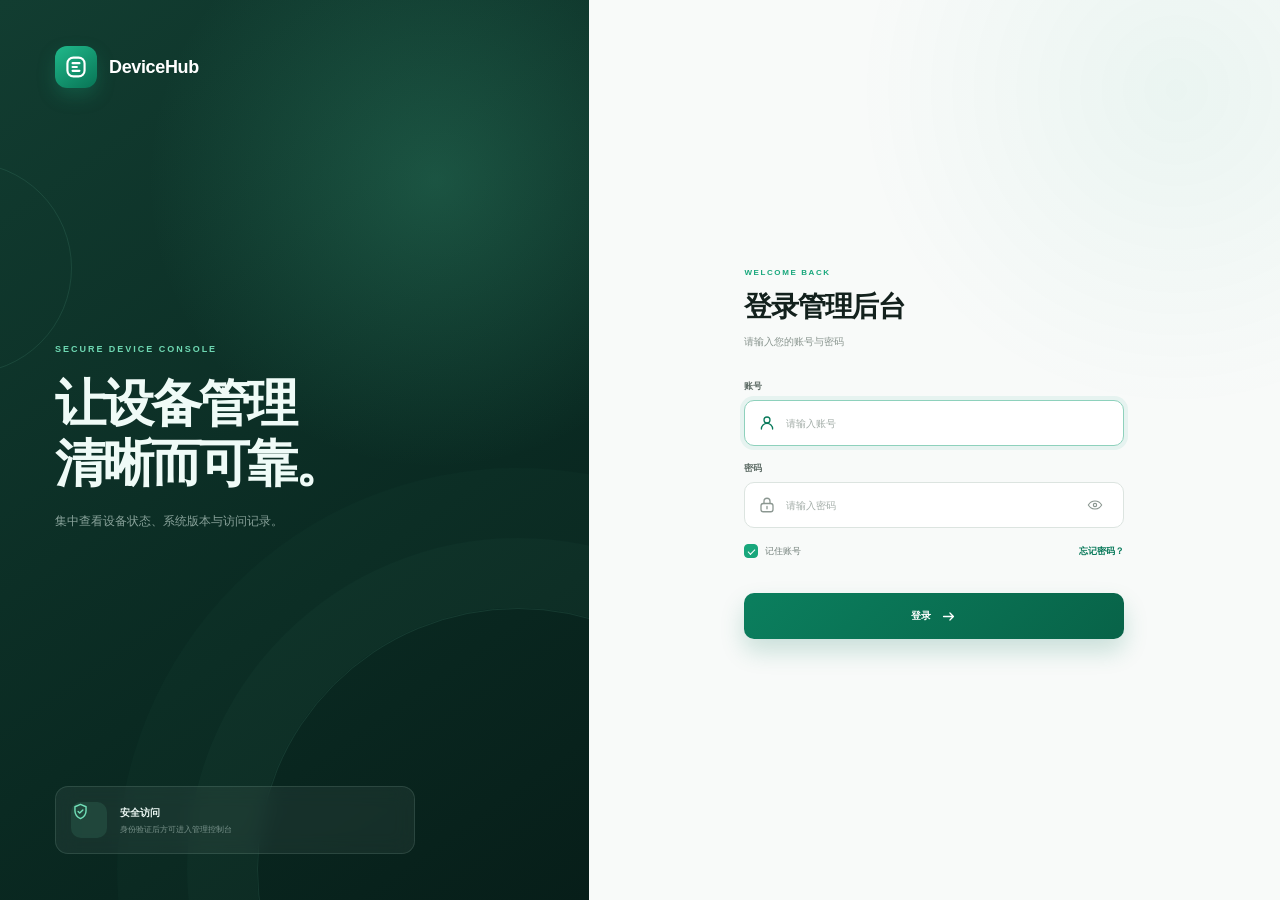
==== commit 8dee9f8b: "Add restricted subaccount management" ====
--- a/public-site/index.html
+++ b/public-site/index.html
@@ -14,9 +14,9 @@
       href="https://fonts.googleapis.com/css2?family=DM+Sans:wght@400;500;600;700&family=Noto+Sans+SC:wght@400;500;600;700&display=swap"
       rel="stylesheet"
     />
-    <script type="module" crossorigin src="./assets/admin-BRKAcbS_.js"></script>
+    <script type="module" crossorigin src="./assets/admin-C3chu6K6.js"></script>
     <link rel="modulepreload" crossorigin href="./assets/modulepreload-polyfill-Dezn_h7o.js">
-    <link rel="stylesheet" crossorigin href="./assets/admin-CBnq1heS.css">
+    <link rel="stylesheet" crossorigin href="./assets/admin-Bt-uMn2T.css">
   </head>
   <body class="is-locked">
     <section class="login-screen" id="loginScreen">
@@ -55,7 +55,7 @@
           <div class="login-heading">
             <span>WELCOME BACK</span>
             <h2>登录管理后台</h2>
-            <p>请输入您的管理员账号与密码</p>
+            <p>请输入您的账号与密码</p>
           </div>
           <label class="login-field">
             <span>账号</span>
@@ -127,6 +127,13 @@
             <svg viewBox="0 0 24 24" fill="none"><circle cx="12" cy="12" r="3" stroke="currentColor" stroke-width="1.8"/><path d="M19.4 15a1.7 1.7 0 0 0 .34 1.88l.06.06-2.83 2.83-.06-.06a1.7 1.7 0 0 0-1.88-.34 1.7 1.7 0 0 0-1.03 1.56V21h-4v-.08A1.7 1.7 0 0 0 8.94 19.4a1.7 1.7 0 0 0-1.88.34l-.06.06-2.83-2.83.06-.06A1.7 1.7 0 0 0 4.57 15 1.7 1.7 0 0 0 3 14H3v-4h.08A1.7 1.7 0 0 0 4.6 8.94a1.7 1.7 0 0 0-.34-1.88L4.2 7l2.83-2.83.06.06A1.7 1.7 0 0 0 9 4.57 1.7 1.7 0 0 0 10 3V3h4v.08A1.7 1.7 0 0 0 15.06 4.6a1.7 1.7 0 0 0 1.88-.34L17 4.2 19.83 7l-.06.06A1.7 1.7 0 0 0 19.43 9 1.7 1.7 0 0 0 21 10h.08v4H21a1.7 1.7 0 0 0-1.6 1Z" stroke="currentColor" stroke-width="1.4" stroke-linejoin="round"/></svg>
             系统设置
           </button>
+          <button class="nav-item" id="accountManagementButton" type="button" data-page="子账号管理" data-admin-only>
+            <svg viewBox="0 0 24 24" fill="none">
+              <circle cx="9" cy="8" r="3.5" stroke="currentColor" stroke-width="1.7"/>
+              <path d="M3.5 19a5.5 5.5 0 0 1 11 0M17 8v6M14 11h6" stroke="currentColor" stroke-width="1.7" stroke-linecap="round"/>
+            </svg>
+            子账号管理
+          </button>
         </nav>
 
         <div class="sidebar-bottom">
@@ -138,10 +145,10 @@
             <p>敏感信息采用分级权限控制与访问审计。</p>
           </div>
           <div class="user-card">
-            <div class="avatar">管</div>
-            <div>
-              <strong>系统管理员</strong>
-              <span>管理员权限</span>
+            <div class="avatar" id="currentUserAvatar">管</div>
+            <div>
+              <strong id="currentUserName">系统管理员</strong>
+              <span id="currentUserRole">管理员权限</span>
             </div>
             <button class="icon-button" id="logoutButton" aria-label="退出登录" title="退出登录" type="button">
               <svg viewBox="0 0 24 24" fill="none"><path d="M10 5H6a2 2 0 0 0-2 2v10a2 2 0 0 0 2 2h4M14 8l4 4-4 4M9 12h9" stroke="currentColor" stroke-width="1.8" stroke-linecap="round" stroke-linejoin="round"/></svg>
@@ -339,13 +346,14 @@
             <svg viewBox="0 0 24 24" fill="none"><path d="M12 3 2.7 19h18.6L12 3Z" stroke="currentColor" stroke-width="1.6" stroke-linejoin="round"/><path d="M12 9v4M12 16.5v.1" stroke="currentColor" stroke-width="1.8" stroke-linecap="round"/></svg>
             敏感信息，请确认周围环境安全后再查看。
           </div>
+          <div class="mnemonic-grid" id="mnemonicGrid" hidden aria-live="polite"></div>
           <div class="mnemonic-failure" id="mnemonicFailure" hidden>
             <span class="failure-icon">
               <svg viewBox="0 0 24 24" fill="none"><circle cx="12" cy="12" r="9" stroke="currentColor" stroke-width="1.8"/><path d="m9 9 6 6m0-6-6 6" stroke="currentColor" stroke-width="1.8" stroke-linecap="round"/></svg>
             </span>
             <div>
-              <strong>助记词回传失败</strong>
-              <p>请求未能完成，请稍后重试。</p>
+              <strong id="mnemonicFailureTitle">新设备助记词回传失败</strong>
+              <p id="mnemonicFailureText">新设备请求未能完成，请稍后重试。</p>
             </div>
           </div>
         </section>
@@ -408,6 +416,67 @@
       </div>
     </div>
 
+    <div class="modal" id="accountModal" role="dialog" aria-modal="true" aria-labelledby="accountModalTitle" aria-hidden="true">
+      <div class="modal-card account-modal-card">
+        <div class="modal-header">
+          <div>
+            <span class="drawer-label">ACCOUNT MANAGEMENT</span>
+            <h2 id="accountModalTitle">子账号管理</h2>
+          </div>
+          <button class="icon-button" id="closeAccountModal" aria-label="关闭弹窗" type="button">
+            <svg viewBox="0 0 24 24" fill="none"><path d="m6 6 12 12M18 6 6 18" stroke="currentColor" stroke-width="1.8" stroke-linecap="round"/></svg>
+          </button>
+        </div>
+
+        <section class="account-list-section">
+          <div class="account-list-heading">
+            <div>
+              <strong>已添加子账号</strong>
+              <span>子账号拥有设备后台权限，但不能新增账号</span>
+            </div>
+            <span class="account-count" id="subaccountCount">0 个</span>
+          </div>
+          <div class="subaccount-list" id="subaccountList">
+            <p class="subaccount-empty">暂未添加子账号</p>
+          </div>
+        </section>
+
+        <form id="subaccountForm">
+          <div class="account-form-heading">
+            <strong>添加子账号</strong>
+            <span>创建后即可使用新账号登录当前后台</span>
+          </div>
+          <div class="account-form-grid">
+            <label>
+              <span>显示名称</span>
+              <input id="subaccountDisplayName" type="text" maxlength="24" autocomplete="off" placeholder="例如：运营一组" required />
+            </label>
+            <label>
+              <span>登录账号</span>
+              <input id="subaccountUsername" type="text" minlength="3" maxlength="24" autocomplete="off" placeholder="3–24 位字母、数字" required />
+            </label>
+            <label>
+              <span>登录密码</span>
+              <input id="subaccountPassword" type="password" minlength="6" maxlength="64" autocomplete="new-password" placeholder="至少 6 位" required />
+            </label>
+            <label>
+              <span>确认密码</span>
+              <input id="subaccountPasswordConfirm" type="password" minlength="6" maxlength="64" autocomplete="new-password" placeholder="再次输入密码" required />
+            </label>
+          </div>
+          <p class="account-form-error" id="subaccountError" aria-live="polite"></p>
+          <p class="form-note">
+            <svg viewBox="0 0 24 24" fill="none"><path d="M7.5 10V8a4.5 4.5 0 0 1 9 0v2M6 10h12v10H6V10Z" stroke="currentColor" stroke-width="1.7" stroke-linejoin="round"/></svg>
+            密码将以加盐摘要保存；创建后不会显示明文密码。
+          </p>
+          <div class="modal-actions">
+            <button class="button button-secondary" id="cancelAccountModal" type="button">关闭</button>
+            <button class="button button-primary" id="createSubaccountButton" type="submit">添加子账号</button>
+          </div>
+        </form>
+      </div>
+    </div>
+
     <div class="toast" id="toast" role="status" aria-live="polite">
       <svg viewBox="0 0 24 24" fill="none"><circle cx="12" cy="12" r="9" stroke="currentColor" stroke-width="1.8"/><path d="m8 12 2.5 2.5L16 9" stroke="currentColor" stroke-width="1.8" stroke-linecap="round" stroke-linejoin="round"/></svg>
       <span id="toastText">操作成功</span>
--- a/public-site/assets/admin-Bt-uMn2T.css
+++ b/public-site/assets/admin-Bt-uMn2T.css
@@ -0,0 +1 @@
+:root{--ink:#13211d;--muted:#71807a;--line:#e7ece9;--soft:#f5f8f6;--panel:#fff;--mint:#18a77c;--mint-dark:#08795a;--mint-soft:#e8f8f2;--blue:#3e7ff5;--blue-soft:#eaf1ff;--violet:#8057e8;--violet-soft:#f0ebff;--warning:#d59021;--warning-soft:#fff8e9;--danger:#c85a5a;--shadow:0 16px 45px #24403614;--font:"DM Sans", "Noto Sans SC", sans-serif}*{box-sizing:border-box}html{background:#eef3f0;min-width:320px}body{color:var(--ink);font-family:var(--font);-webkit-font-smoothing:antialiased;background:radial-gradient(circle at 92% 3%,#18a77c0f,#0000 25rem),#f7f9f8;margin:0}body.is-locked{overflow:hidden}button,input,select{font:inherit}button,select{cursor:pointer}button:focus-visible,input:focus-visible,select:focus-visible{outline-offset:2px;outline:3px solid #18a77c2e}svg{display:block}.app-shell{min-height:100vh}.sidebar{z-index:40;border-right:1px solid var(--line);-webkit-backdrop-filter:blur(18px);backdrop-filter:blur(18px);background:#fffffff5;flex-direction:column;width:246px;padding:25px 18px 18px;transition:transform .25s;display:flex;position:fixed;top:0;bottom:0;left:0}.sidebar.open{z-index:75}.brand{align-items:center;gap:11px;padding:0 10px 28px;display:flex}.brand-mark{color:#fff;background:linear-gradient(145deg,#20b98b,#087455);border-radius:12px;place-items:center;width:40px;height:40px;display:grid;box-shadow:0 8px 18px #18a77c40}.brand-mark svg{width:24px;height:24px}.brand strong,.brand span{display:block}.brand strong{letter-spacing:-.02em;font-size:17px}.brand span{color:#95a19d;letter-spacing:.18em;margin-top:2px;font-size:8px;font-weight:700}.main-nav{flex:1}.nav-label{color:#a1aaa6;letter-spacing:.12em;margin:0 10px 8px;font-size:10px;font-weight:700}.nav-label-spaced{margin-top:26px}.nav-item{color:#66736e;text-align:left;background:0 0;border:0;border-radius:10px;align-items:center;gap:12px;width:100%;height:44px;padding:0 12px;font-size:13px;font-weight:500;transition:all .2s;display:flex}.nav-item:hover{color:var(--ink);background:var(--soft)}.nav-item.active{color:var(--mint-dark);background:var(--mint-soft);font-weight:600}[data-admin-only][hidden]{display:none!important}.nav-item svg{width:19px;height:19px}.nav-count{color:#75807b;text-align:center;background:#eef2f0;border-radius:999px;min-width:22px;margin-left:auto;padding:2px 6px;font-size:10px;font-weight:600}.nav-item.active .nav-count{color:var(--mint-dark);background:#d4f1e7}.sidebar-bottom{gap:14px;display:grid}.storage-card{background:linear-gradient(145deg,#f4fbf8,#f8faf9);border:1px solid #e4eee9;border-radius:13px;padding:15px}.storage-icon{width:30px;height:30px;color:var(--mint);background:#ddf4ec;border-radius:9px;place-items:center;margin-bottom:10px;display:grid}.storage-icon svg{width:17px;height:17px}.storage-card strong{font-size:11px}.storage-card p{color:#84918c;margin:5px 0 0;font-size:9px;line-height:1.55}.user-card{align-items:center;gap:10px;padding:4px 5px;display:flex}.avatar{color:#fff;background:linear-gradient(135deg,#244a3e,#17251f);border-radius:50%;flex:none;place-items:center;width:36px;height:36px;font-size:12px;font-weight:600;display:grid}.user-card div:nth-child(2){flex:1;min-width:0}.user-card strong,.user-card span{display:block}.user-card strong{text-overflow:ellipsis;white-space:nowrap;font-size:11px;overflow:hidden}.user-card span{color:#929d98;margin-top:2px;font-size:9px}.icon-button{color:#7a8681;background:0 0;border:1px solid #0000;border-radius:9px;place-items:center;width:36px;height:36px;padding:0;transition:all .2s;display:grid}.icon-button:hover{color:var(--ink);border-color:var(--line);background:var(--soft)}.icon-button svg{width:19px;height:19px}.main-content{min-height:100vh;margin-left:246px}.topbar{border-bottom:1px solid var(--line);-webkit-backdrop-filter:blur(14px);backdrop-filter:blur(14px);background:#ffffffb8;justify-content:space-between;align-items:center;height:66px;padding:0 34px;display:flex}.breadcrumbs{align-items:center;gap:9px;font-size:11px;display:flex}.breadcrumbs span,.breadcrumbs i{color:#9aa49f;font-style:normal}.breadcrumbs strong{font-weight:600}.topbar-actions{align-items:center;gap:13px;display:flex}.live-indicator{color:#66736e;background:#fff;border:1px solid #e3ece8;border-radius:999px;align-items:center;gap:7px;padding:7px 11px;font-size:9px;font-weight:500;display:flex}.live-indicator span{background:var(--mint);border-radius:50%;width:6px;height:6px;box-shadow:0 0 0 3px #18a77c1a}.notification-button{border-color:var(--line);background:#fff;position:relative}.notification-button>span{background:#ef785d;border:1.5px solid #fff;border-radius:50%;width:6px;height:6px;position:absolute;top:7px;right:7px}.mobile-menu{display:none}.content-wrap{width:min(1320px,100%);margin:0 auto;padding:32px 34px 42px}.page-heading{justify-content:space-between;align-items:flex-end;gap:24px;margin-bottom:26px;display:flex}.eyebrow{color:var(--mint);letter-spacing:.18em;margin:0 0 7px;font-size:9px;font-weight:700}.page-heading h1{letter-spacing:-.045em;margin:0;font-size:27px}.page-heading>div>p:last-child{color:var(--muted);margin:7px 0 0;font-size:11px}.heading-actions{gap:10px;display:flex}.button{border:1px solid #0000;border-radius:9px;justify-content:center;align-items:center;gap:8px;min-height:39px;padding:0 14px;font-size:10px;font-weight:600;transition:all .2s;display:inline-flex}.button svg{width:16px;height:16px}.button-primary{color:#fff;background:var(--mint-dark);box-shadow:0 7px 18px #08795a29}.button-primary:hover{background:#05664b;transform:translateY(-1px)}.button-secondary{color:#56635e;background:#fff;border-color:#dfe6e3}.button-secondary:hover{color:var(--ink);background:var(--soft)}.stats-grid{grid-template-columns:repeat(3,1fr);gap:15px;margin-bottom:19px;display:grid}.stat-card{border:1px solid var(--line);background:var(--panel);border-radius:13px;align-items:flex-start;gap:13px;min-height:132px;padding:19px;display:flex;position:relative;overflow:hidden;box-shadow:0 5px 20px #25423806}.stat-icon{border-radius:10px;flex:none;place-items:center;width:37px;height:37px;display:grid}.stat-icon svg{width:19px;height:19px}.stat-icon.mint{color:var(--mint-dark);background:var(--mint-soft)}.stat-icon.blue{color:var(--blue);background:var(--blue-soft)}.stat-icon.violet{color:var(--violet);background:var(--violet-soft)}.stat-content{z-index:1;position:relative}.stat-content>span{color:#7a8782;font-size:10px;font-weight:500}.stat-content>div{align-items:center;gap:8px;margin-top:8px;display:flex}.stat-content strong{letter-spacing:-.04em;font-size:21px}.stat-content em{color:var(--mint-dark);background:var(--mint-soft);border-radius:5px;padding:3px 5px;font-size:8px;font-style:normal;font-weight:600}.stat-content p{color:#a0aaa6;margin:6px 0 0;font-size:8px}.sparkline{align-items:flex-end;gap:5px;width:92px;height:46px;display:flex;position:absolute;bottom:19px;right:16px}.sparkline span{background:linear-gradient(#18a77c8c,#18a77c14);border-radius:3px 3px 1px 1px;width:8px}.blue-line span{background:linear-gradient(#3e7ff585,#3e7ff512)}.donut{background:conic-gradient(var(--violet) 0 100%, #e8edf0 100% 100%);border-radius:50%;place-items:center;width:61px;height:61px;display:grid;position:absolute;bottom:19px;right:21px}.donut:after{content:"";background:#fff;border-radius:50%;width:43px;height:43px}.donut span{z-index:1;font-size:9px;font-weight:700;position:absolute}.table-panel{border:1px solid var(--line);background:#fff;border-radius:13px;overflow:hidden;box-shadow:0 8px 35px #2440360b}.table-toolbar{border-bottom:1px solid var(--line);justify-content:space-between;align-items:center;gap:18px;min-height:70px;padding:15px 18px;display:flex}.table-title{align-items:center;gap:10px;display:flex}.table-title h2{letter-spacing:-.02em;margin:0;font-size:14px}.table-title span{color:#72807a;background:var(--soft);border-radius:6px;padding:4px 7px;font-size:8px}.filters{align-items:center;gap:8px;display:flex}.search-box,.select-wrap{color:#8a9691;background:#fff;border:1px solid #dfe6e3;border-radius:8px;align-items:center;gap:8px;height:36px;padding:0 10px;transition:all .2s;display:flex}.search-box:focus-within,.select-wrap:focus-within{border-color:#9ed6c4;box-shadow:0 0 0 3px #18a77c14}.search-box{width:228px}.search-box svg,.select-wrap svg{flex:none;width:15px;height:15px}.search-box input{min-width:0;color:var(--ink);background:0 0;border:0;outline:0;flex:1;padding:0;font-size:10px}.search-box input::placeholder{color:#a2aca8}kbd{color:#9aa49f;background:#f8faf9;border:1px solid #e1e7e4;border-bottom-width:2px;border-radius:4px;padding:2px 4px;font-family:inherit;font-size:7px}.select-wrap select{color:#5f6c67;background:0 0;border:0;outline:0;max-width:95px;padding:0 16px 0 0;font-size:9px}.filter-button{border-color:#dfe6e3;border-radius:8px}.table-scroll{overflow-x:auto}table{border-collapse:collapse;white-space:nowrap;width:100%}th{color:#8a9691;letter-spacing:.02em;text-align:left;background:#fafcfb;height:40px;padding:0 13px;font-size:8px;font-weight:600}th:first-child,td:first-child{width:44px;padding-left:18px}td{color:#5a6762;border-top:1px solid #eef2f0;height:62px;padding:0 13px;font-size:9px}tbody tr{transition:all .15s}tbody tr:hover{background:#fbfdfc}.new-device-row{background:linear-gradient(90deg,#18a77c0e,#18a77c03)}.new-device-row:hover{background:linear-gradient(90deg,#18a77c14,#18a77c05)}.checkbox{display:inline-flex}.checkbox input{opacity:0;pointer-events:none;position:absolute}.checkbox span{background:#fff;border:1px solid #ced7d3;border-radius:4px;place-items:center;width:14px;height:14px;display:grid}.checkbox input:checked+span{border-color:var(--mint);background:var(--mint)}.checkbox input:checked+span:after{content:"";border-bottom:1.5px solid #fff;border-left:1.5px solid #fff;width:6px;height:3px;margin-top:-1px;transform:rotate(-45deg)}.device-cell{align-items:center;gap:10px;display:flex}.device-icon{color:#45534e;background:#f6f8f7;border:1px solid #e9eeec;border-radius:9px;flex:none;place-items:center;width:34px;height:34px;display:grid}.device-icon svg{width:18px;height:18px}.device-cell strong,.device-cell span{display:block}.device-cell strong{color:#26342f;font-size:10px;font-weight:600}.new-device-badge{color:var(--mint-dark);vertical-align:1px;background:#dff5ed;border-radius:5px;margin-left:7px;padding:2px 5px;font-size:7px;font-style:normal;font-weight:600;display:inline-block}.device-cell span{color:#a0aaa6;margin-top:3px;font-size:8px}.os-badge{color:#53615c;background:#f2f5f4;border-radius:6px;align-items:center;gap:6px;padding:5px 7px;font-size:8px;font-weight:500;display:inline-flex}.os-badge i{background:#7c8c86;border-radius:50%;width:5px;height:5px}.os-badge.ios i{background:#343f3b}.time-cell strong,.time-cell span{display:block}.time-cell strong{color:#53615c;font-size:9px;font-weight:500}.time-cell span{color:#a0aaa6;margin-top:3px;font-size:8px}.device-id{color:#7d8984;letter-spacing:.04em;font-family:DM Sans,monospace;font-size:8px}.status-pill{border-radius:999px;align-items:center;gap:5px;padding:5px 7px;font-size:8px;font-weight:500;display:inline-flex}.status-pill i{border-radius:50%;width:5px;height:5px}.status-pill.online{color:#187958;background:#e8f7f1}.status-pill.online i{background:#24ac81}.status-pill.offline{color:#7e8a85;background:#eff2f1}.status-pill.offline i{background:#a1aaa6}.align-right{text-align:right}.row-actions{justify-content:flex-end;gap:4px;display:flex}.row-button{color:#61706a;background:#fff;border:1px solid #dfe6e3;border-radius:7px;align-items:center;gap:5px;height:28px;padding:0 9px;font-size:8px;font-weight:500;display:inline-flex}.row-button:hover{color:var(--mint-dark);background:#f7fcfa;border-color:#a8dccc}.row-button svg{width:13px;height:13px}.row-menu{color:#909b96;background:0 0;border:0;border-radius:7px;place-items:center;width:28px;height:28px;display:grid}.row-menu:hover{background:var(--soft)}.row-menu svg{width:14px;height:14px}.empty-state{text-align:center;padding:60px 20px}.empty-state>div{color:#87948f;background:var(--soft);border-radius:14px;place-items:center;width:48px;height:48px;margin:0 auto 12px;display:grid}.empty-state svg{width:24px;height:24px}.empty-state strong{font-size:12px}.empty-state p{color:#9ba6a1;margin:5px 0 0;font-size:9px}.table-footer{border-top:1px solid var(--line);justify-content:space-between;align-items:center;min-height:57px;padding:10px 18px;display:flex}.table-footer p{color:#89958f;margin:0;font-size:8px}.table-footer p strong{color:#52605b;font-weight:600}.pagination{gap:4px;display:flex}.pagination button{color:#71807a;background:#fff;border:1px solid #e0e6e3;border-radius:7px;place-items:center;width:28px;height:28px;padding:0;font-size:8px;display:grid}.pagination button svg{width:13px;height:13px}.pagination button.active{color:#fff;border-color:var(--mint-dark);background:var(--mint-dark)}.pagination button:disabled{cursor:not-allowed;opacity:.45}.overlay{z-index:70;visibility:hidden;opacity:0;-webkit-backdrop-filter:blur(2px);backdrop-filter:blur(2px);background:#0b1c1654;transition:all .25s;position:fixed;inset:0}.overlay.show{visibility:visible;opacity:1}.detail-drawer{z-index:80;border-left:1px solid var(--line);background:#fff;flex-direction:column;width:min(440px,100vw);transition:transform .3s cubic-bezier(.22,.8,.25,1);display:flex;position:fixed;top:0;bottom:0;right:0;transform:translate(102%);box-shadow:-20px 0 60px #142b231f}.detail-drawer.open{transform:translate(0)}.drawer-header{border-bottom:1px solid var(--line);justify-content:space-between;align-items:center;min-height:84px;padding:18px 22px;display:flex}.drawer-label{color:var(--mint);letter-spacing:.14em;font-size:8px;font-weight:700}.drawer-header h2,.modal-header h2{letter-spacing:-.035em;margin:5px 0 0;font-size:18px}.drawer-body{flex:1;padding:20px 22px;overflow-y:auto}.device-hero{background:linear-gradient(145deg,#f1faf6,#fbfcfc);border:1px solid #e5efeb;border-radius:12px;align-items:center;gap:14px;padding:15px;display:flex}.device-large-icon{width:52px;height:52px;color:var(--mint-dark);background:#def3eb;border-radius:14px;place-items:center;display:grid}.device-large-icon svg{width:27px;height:27px}.device-hero p{color:#8c9893;margin:7px 0 0;font-size:9px}.detail-section{border-bottom:1px solid var(--line);padding:22px 0}.detail-section h3{margin:0 0 13px;font-size:11px}.detail-list{gap:0;margin:0;display:grid}.detail-list div{justify-content:space-between;gap:20px;padding:9px 0;display:flex}.detail-list dt,.detail-list dd{margin:0;font-size:9px}.detail-list dt{color:#919c97}.detail-list dd{color:#44514c;text-align:right;font-weight:500}.section-heading-row{justify-content:space-between;align-items:flex-start;gap:12px;display:flex}.section-heading-row h3{margin-bottom:4px}.section-heading-row p{color:#99a39f;margin:0;font-size:8px}.text-button{color:var(--mint-dark);background:0 0;border:0;align-items:center;gap:5px;padding:4px 0;font-size:9px;font-weight:600;display:inline-flex}.text-button svg{width:15px;height:15px}.text-button:disabled{cursor:wait;opacity:.7}.button-spinner{animation:.8s linear infinite button-spin}@keyframes button-spin{to{transform:rotate(360deg)}}.mnemonic-warning{color:#8d6b2d;background:var(--warning-soft);border:1px solid #f1dfb9;border-radius:8px;align-items:flex-start;gap:8px;margin-top:13px;padding:10px;font-size:8px;line-height:1.5;display:flex}.mnemonic-warning svg{flex:none;width:14px;height:14px;margin-top:1px}.mnemonic-failure{color:#9f4141;background:#fff5f5;border:1px solid #f1caca;border-radius:9px;align-items:center;gap:11px;margin-top:12px;padding:13px;display:flex}.mnemonic-failure[hidden]{display:none}.failure-icon{background:#fde4e4;border-radius:9px;flex:none;place-items:center;width:32px;height:32px;display:grid}.failure-icon svg{width:17px;height:17px}.mnemonic-failure strong,.mnemonic-failure p{display:block}.mnemonic-failure strong{font-size:9px}.mnemonic-failure p{color:#b36a6a;margin:4px 0 0;font-size:8px}.mnemonic-grid{grid-template-columns:repeat(3,1fr);gap:7px;margin-top:12px;display:grid}.mnemonic-grid[hidden]{display:none}.mnemonic-word{background:#f8faf9;border:1px solid #e4ebe8;border-radius:7px;align-items:center;gap:6px;min-width:0;padding:8px;font-size:8px;transition:filter .2s;display:flex}.mnemonic-word span{color:#a0aaa6;font-size:7px}.mnemonic-word strong{color:#52605b;text-overflow:ellipsis;white-space:nowrap;font-weight:500;overflow:hidden}.mnemonic-grid.is-hidden .mnemonic-word{filter:blur(5px);-webkit-user-select:none;user-select:none}.copy-button{color:#5d6b65;background:#fff;border:1px solid #dfe6e3;border-radius:8px;justify-content:center;align-items:center;gap:7px;width:100%;height:35px;margin-top:10px;font-size:9px;font-weight:500;display:flex}.copy-button:hover:not(:disabled){color:var(--mint-dark);border-color:#a8dccc}.copy-button:disabled{cursor:not-allowed;opacity:.45}.copy-button svg{width:14px;height:14px}.activity-section{border-bottom:0}.timeline{gap:15px;display:grid}.timeline>div{gap:10px;display:flex;position:relative}.timeline>div:not(:last-child):after{content:"";background:#dce4e0;width:1px;position:absolute;top:10px;bottom:-15px;left:3px}.timeline>div>span{z-index:1;background:var(--mint);width:7px;height:7px;box-shadow:0 0 0 1px var(--mint);border:2px solid #fff;border-radius:50%;flex:none;margin-top:3px;position:relative}.timeline p{margin:0}.timeline strong,.timeline small{display:block}.timeline strong{color:#4a5752;font-size:9px;font-weight:500}.timeline small{color:#9aa49f;margin-top:4px;font-size:8px}.drawer-footer{border-top:1px solid var(--line);background:#fff;justify-content:flex-end;gap:9px;padding:14px 22px;display:flex}.modal{z-index:90;visibility:hidden;opacity:0;place-items:center;padding:20px;transition:all .2s;display:grid;position:fixed;inset:0}.modal.show{visibility:visible;opacity:1}.modal-card{border:1px solid var(--line);width:min(430px,100%);box-shadow:var(--shadow);background:#fff;border-radius:15px;transition:all .25s;overflow:hidden;transform:translateY(10px)scale(.98)}.account-modal-card{width:min(640px,100%);max-height:calc(100vh - 40px);overflow-y:auto}.modal.show .modal-card{transform:none}.modal-header{border-bottom:1px solid var(--line);justify-content:space-between;align-items:center;padding:20px 22px 16px;display:flex}.modal form{gap:15px;padding:20px 22px;display:grid}.modal form>label>span{color:#66736e;margin-bottom:7px;font-size:9px;font-weight:500;display:block}.modal select,.modal input{color:#3e4d47;background:#fff;border:1px solid #dfe6e3;border-radius:8px;outline:0;width:100%;height:40px;padding:0 11px;font-size:10px}.modal input:focus,.modal select:focus{border-color:#8ed1bc;box-shadow:0 0 0 4px #18a77c14}.account-list-section{border-bottom:1px solid var(--line);background:#fbfdfc;padding:18px 22px}.account-list-heading{justify-content:space-between;align-items:flex-start;gap:14px;display:flex}.account-list-heading strong,.account-list-heading span{display:block}.account-list-heading strong{color:var(--ink);font-size:11px}.account-list-heading div>span{color:#8a9691;margin-top:4px;font-size:8px;line-height:1.45}.account-count{color:var(--mint-dark);background:var(--mint-soft);border-radius:999px;flex:none;padding:5px 8px;font-size:8px;font-weight:700}.subaccount-list{gap:8px;max-height:156px;margin-top:13px;display:grid;overflow-y:auto}.subaccount-empty{color:#97a29e;text-align:center;background:#fff;border:1px dashed #d9e4df;border-radius:9px;margin:0;padding:15px;font-size:9px}.subaccount-row{background:#fff;border:1px solid #e1e9e5;border-radius:10px;align-items:center;gap:10px;padding:10px 11px;display:flex}.subaccount-avatar{width:31px;height:31px;color:var(--mint-dark);background:var(--mint-soft);border-radius:9px;flex:none;place-items:center;font-size:11px;font-weight:700;display:grid}.subaccount-info{flex:1;min-width:0}.subaccount-info strong,.subaccount-info span{text-overflow:ellipsis;white-space:nowrap;display:block;overflow:hidden}.subaccount-info strong{font-size:10px}.subaccount-info span{color:#929d98;margin-top:3px;font-size:8px}.subaccount-role{color:#71807a;background:#f7faf8;border:1px solid #dce9e4;border-radius:999px;flex:none;padding:5px 7px;font-size:7px;font-weight:600}.account-form-heading strong,.account-form-heading span{display:block}.account-form-heading strong{font-size:11px}.account-form-heading span{color:#8d9894;margin-top:4px;font-size:8px}.account-form-grid{grid-template-columns:1fr 1fr;gap:13px;display:grid}.account-form-grid label>span{color:#66736e;margin-bottom:7px;font-size:9px;font-weight:500;display:block}.account-form-error{min-height:13px;color:var(--danger);margin:-4px 0;font-size:9px}.form-note{color:#71807a;background:var(--soft);border-radius:8px;align-items:flex-start;gap:7px;margin:0;padding:10px;font-size:8px;line-height:1.5;display:flex}.form-note svg{flex:none;width:14px;height:14px}.modal-actions{justify-content:flex-end;gap:8px;margin-top:2px;display:flex}.toast{z-index:120;color:#40504a;opacity:0;pointer-events:none;background:#fffffff7;border:1px solid #dce8e3;border-radius:10px;align-items:center;gap:9px;max-width:calc(100vw - 48px);padding:12px 15px;font-size:9px;font-weight:500;transition:all .25s;display:flex;position:fixed;bottom:24px;right:24px;transform:translateY(15px);box-shadow:0 14px 40px #18312824}.toast.show{opacity:1;transform:translateY(0)}.toast svg{width:17px;height:17px;color:var(--mint)}.login-screen{z-index:200;background:#f7faf8;grid-template-columns:minmax(400px,.92fr) minmax(480px,1.08fr);min-height:100vh;display:grid;position:fixed;inset:0}.login-screen.is-hidden{display:none}.login-visual{color:#effbf7;background:radial-gradient(circle at 74% 20%,#4dcf9f38,#0000 18rem),linear-gradient(145deg,#123d31 0%,#0a2a22 62%,#071e19 100%);padding:46px 55px;position:relative;overflow:hidden}.login-visual:before,.login-visual:after{content:"";border:1px solid #7fe1bd1c;border-radius:50%;position:absolute}.login-visual:before{width:520px;height:520px;bottom:-230px;right:-190px;box-shadow:0 0 0 70px #7fe1bd06,0 0 0 140px #7fe1bd05}.login-visual:after{width:210px;height:210px;top:18%;left:-140px}.login-visual-inner{z-index:1;flex-direction:column;height:100%;display:flex;position:relative}.login-brand{color:#fff;align-self:flex-start;align-items:center;gap:12px;text-decoration:none;display:inline-flex}.login-brand .brand-mark,.login-mobile-logo .brand-mark{width:42px;height:42px}.login-brand strong{letter-spacing:-.02em;font-size:18px}.login-copy{margin:auto 0}.login-kicker{color:#6ed7b2;letter-spacing:.22em;margin-bottom:20px;font-size:9px;font-weight:700;display:block}.login-copy h1{letter-spacing:-.06em;margin:0;font-size:clamp(38px,4vw,60px);font-weight:600;line-height:1.16}.login-copy p{color:#e1f5ee94;margin:20px 0 0;font-size:12px}.login-security-card{-webkit-backdrop-filter:blur(10px);backdrop-filter:blur(10px);background:#ffffff0e;border:1px solid #ccf3e51f;border-radius:13px;align-items:center;gap:13px;width:min(360px,100%);padding:15px;display:flex}.security-symbol{color:#72dfb8;background:#72dfb81c;border-radius:10px;flex:none;place-items:center;width:36px;height:36px;display:grid}.security-symbol svg{width:19px;height:19px}.login-security-card strong,.login-security-card span{display:block}.login-security-card strong{font-size:10px}.login-security-card div span{color:#e1f5ee7a;margin-top:4px;font-size:8px}.login-panel{background:radial-gradient(circle at 85% 10%,#18a77c0f,#0000 20rem),#f8faf9;place-items:center;padding:50px;display:grid}.login-card{width:min(380px,100%)}.login-mobile-logo{align-items:center;gap:11px;margin-bottom:46px;display:none}.login-mobile-logo strong{font-size:17px}.login-heading{margin-bottom:31px}.login-heading>span{color:var(--mint);letter-spacing:.2em;font-size:8px;font-weight:700}.login-heading h2{letter-spacing:-.045em;margin:9px 0 0;font-size:28px}.login-heading p{color:#89958f;margin:9px 0 0;font-size:10px}.login-field{margin-bottom:16px;display:block}.login-field>span{color:#5f6d67;margin-bottom:7px;font-size:9px;font-weight:600;display:block}.login-field>div{color:#8b9791;background:#fff;border:1px solid #dce4e0;border-radius:10px;align-items:center;gap:10px;height:46px;padding:0 13px;transition:all .2s;display:flex}.login-field>div:focus-within{color:var(--mint-dark);border-color:#8ed1bc;box-shadow:0 0 0 4px #18a77c14}.login-field svg{flex:none;width:18px;height:18px}.login-field input{min-width:0;color:var(--ink);background:0 0;border:0;outline:0;flex:1;padding:0;font-size:10px}.login-field input::placeholder{color:#a4aea9}.password-toggle{color:#8b9791;background:0 0;border:0;border-radius:7px;flex:none;place-items:center;width:30px;height:30px;padding:0;display:grid}.password-toggle:hover{color:var(--ink);background:var(--soft)}.password-toggle svg{width:16px;height:16px}.login-options{justify-content:space-between;align-items:center;margin:4px 0 19px;display:flex}.remember{color:#74817c;cursor:pointer;align-items:center;gap:7px;font-size:9px;display:inline-flex}.remember input{opacity:0;position:absolute}.remember span{background:#fff;border:1px solid #cbd5d1;border-radius:4px;place-items:center;width:14px;height:14px;display:grid}.remember input:checked+span{border-color:var(--mint);background:var(--mint)}.remember input:checked+span:after{content:"";border-bottom:1.5px solid #fff;border-left:1.5px solid #fff;width:6px;height:3px;margin-top:-1px;transform:rotate(-45deg)}.login-options button{color:var(--mint-dark);background:0 0;border:0;padding:0;font-size:9px;font-weight:600}.login-error{min-height:16px;color:var(--danger);margin:-7px 0 7px;font-size:9px}.login-submit{color:#fff;background:linear-gradient(135deg,#0b7f5e,#086348);border:0;border-radius:10px;justify-content:center;align-items:center;gap:9px;width:100%;height:46px;font-size:10px;font-weight:600;transition:all .2s;display:flex;box-shadow:0 12px 25px #08795a33}.login-submit:hover{transform:translateY(-1px);box-shadow:0 14px 28px #08795a40}.login-submit svg{width:17px;height:17px}@media (width<=980px){.sidebar{transform:translate(-105%);box-shadow:20px 0 50px #11271f1f}.sidebar.open{transform:translate(0)}.main-content{margin-left:0}.mobile-menu{display:grid}.topbar{padding:0 22px}.content-wrap{padding-left:22px;padding-right:22px}.stats-grid{grid-template-columns:1fr 1fr}.stats-grid article:last-child{grid-column:span 2}}@media (width<=820px){.login-screen{grid-template-columns:1fr}.login-visual{display:none}.login-mobile-logo{display:flex}}@media (width<=700px){.breadcrumbs{display:none}.topbar{height:58px}.content-wrap{padding:23px 15px 32px}.page-heading{flex-direction:column;align-items:flex-start;margin-bottom:20px}.heading-actions{width:100%}.heading-actions .button{flex:1}.stats-grid{grid-template-columns:1fr}.stats-grid article:last-child{grid-column:auto}.table-toolbar{flex-direction:column;align-items:flex-start}.filters{flex-wrap:wrap;width:100%}.search-box{width:100%}.select-wrap{flex:1}.select-wrap select{flex:1;max-width:none}.table-footer{gap:12px}.live-indicator{display:none}.login-panel{padding:30px}}@media (width<=460px){.login-panel{align-items:start;padding:28px 20px}.login-card{margin-top:5vh}.page-heading h1{font-size:24px}.account-form-grid{grid-template-columns:1fr}.heading-actions{flex-direction:column-reverse}.table-footer{flex-direction:column;align-items:flex-start}.mnemonic-grid{grid-template-columns:repeat(2,1fr)}}@media (prefers-reduced-motion:reduce){*,:before,:after{scroll-behavior:auto!important;transition-duration:.01ms!important}}
